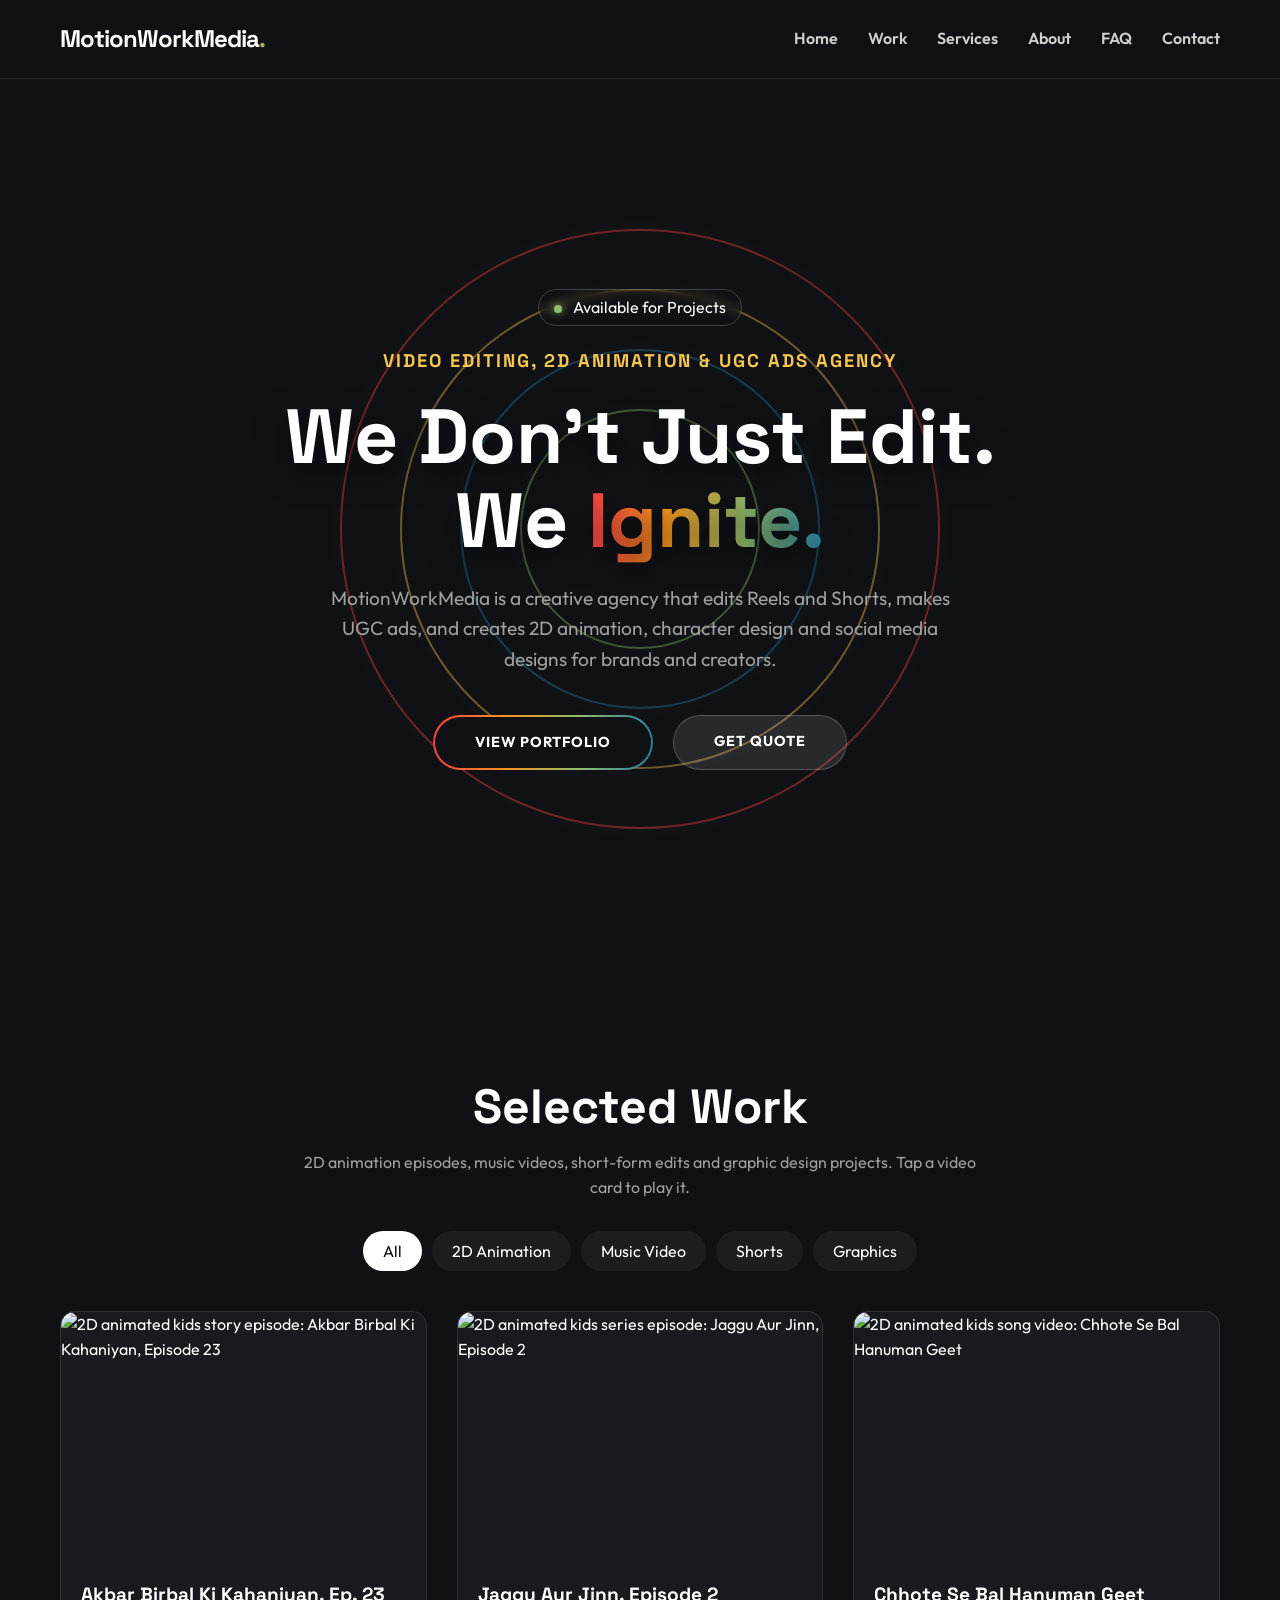
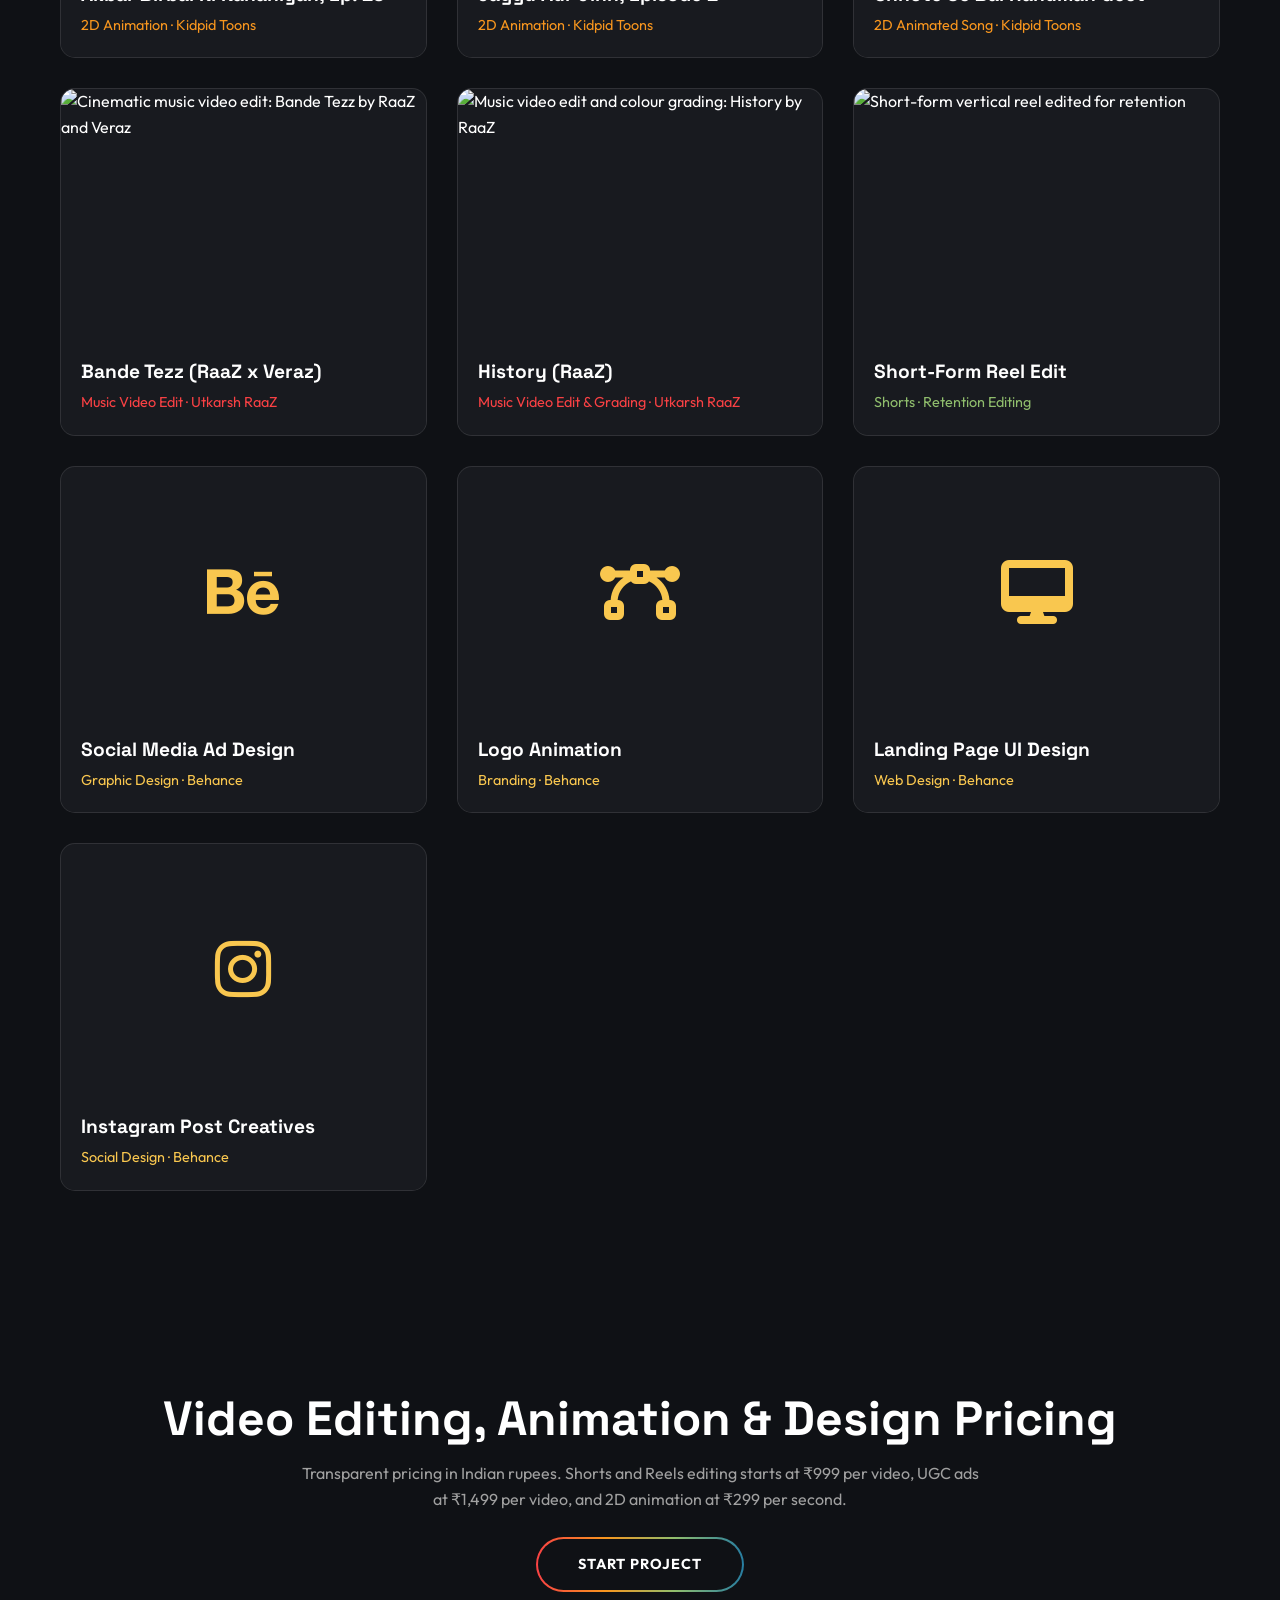
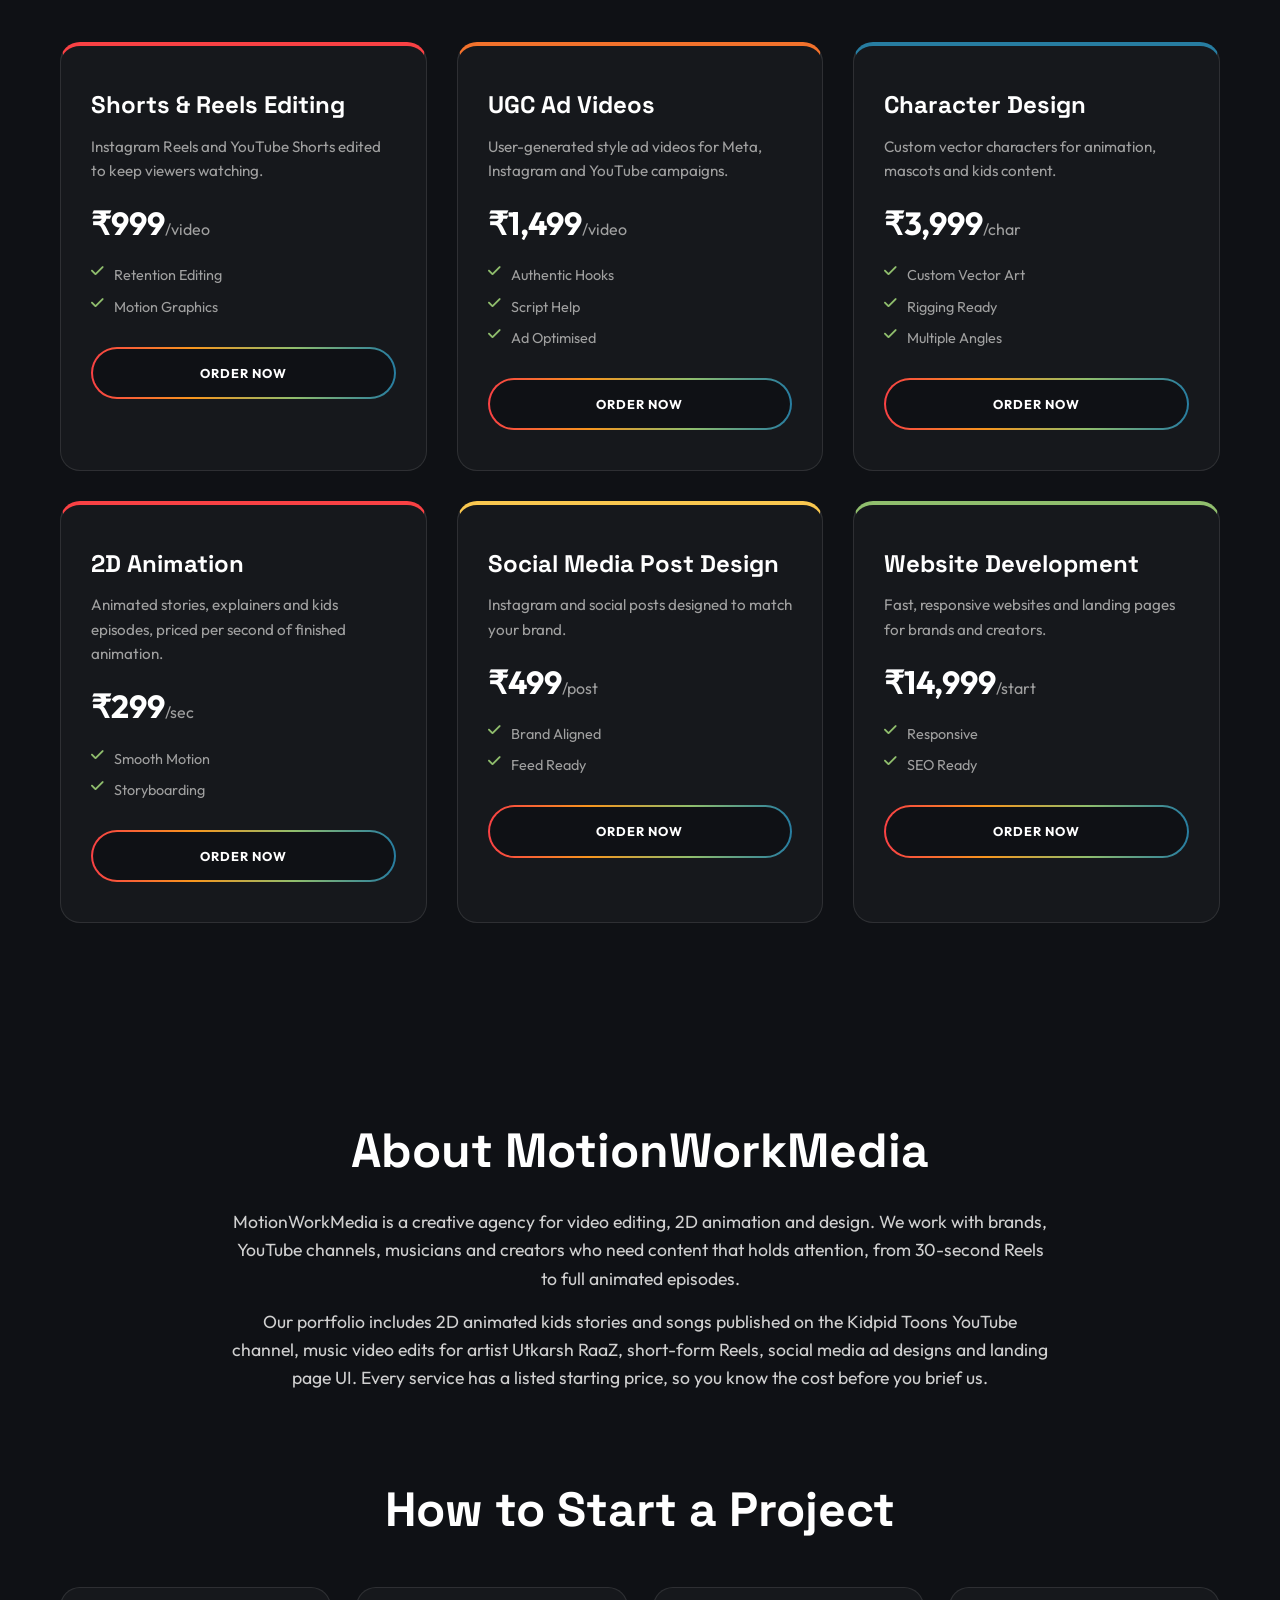
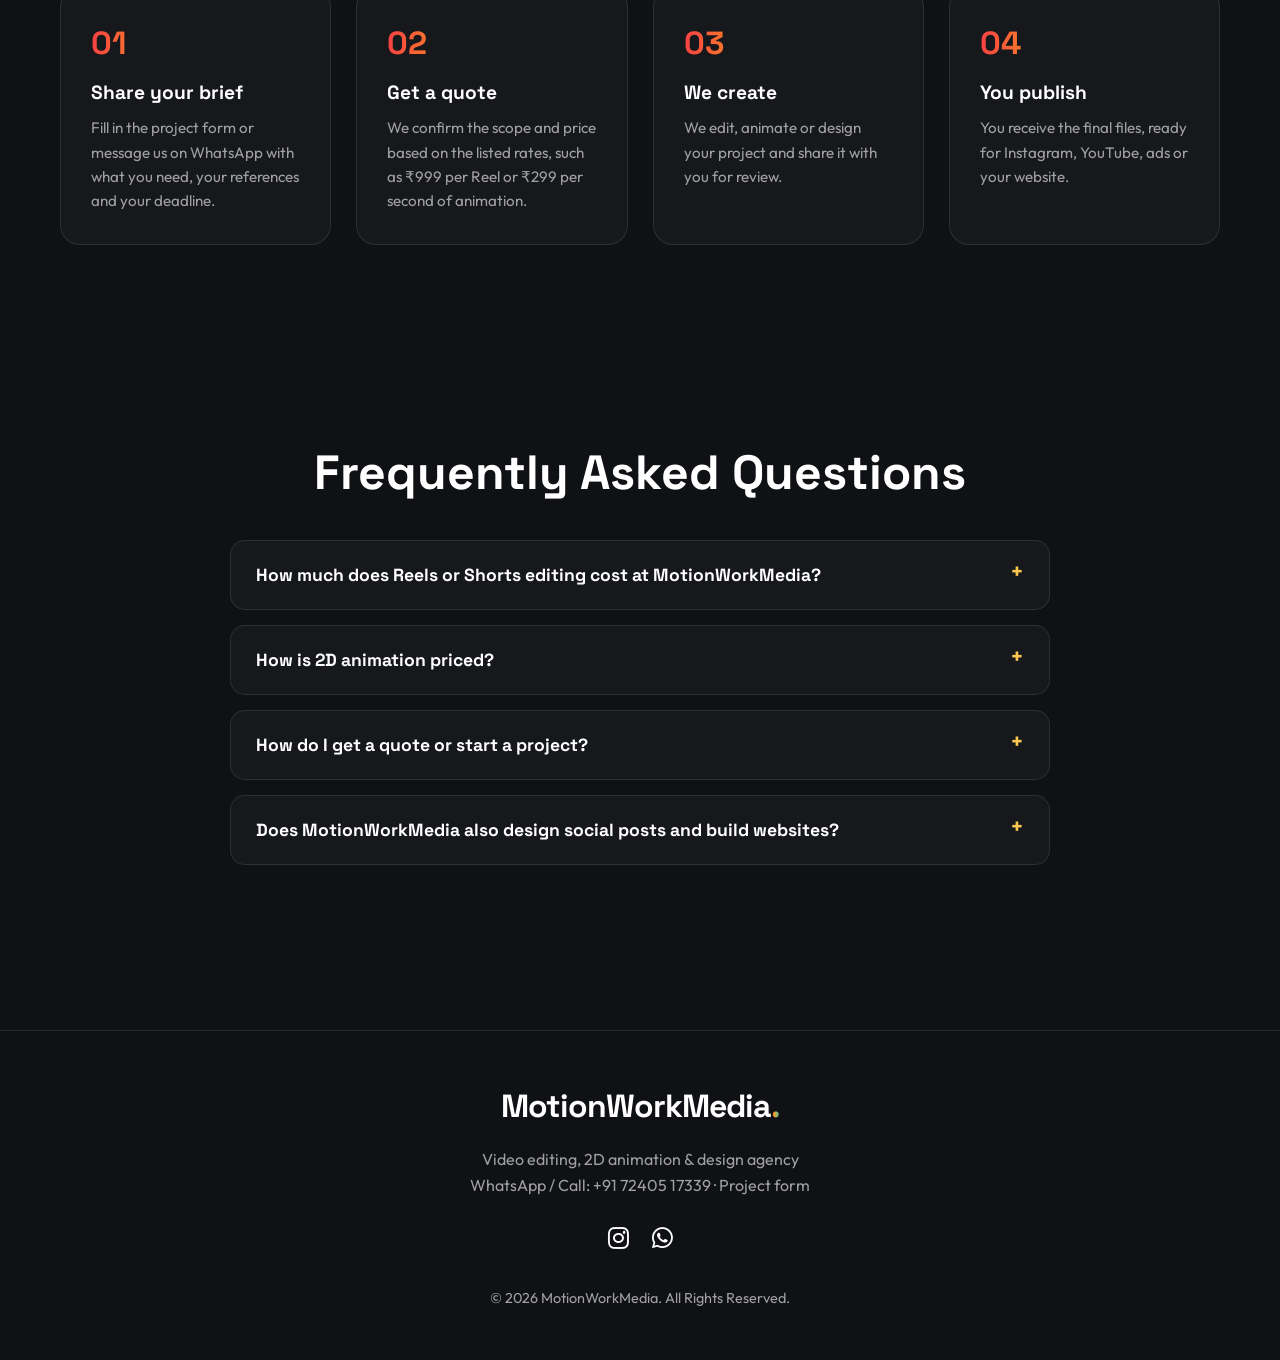
==== index.html @ 413732b6 "Add Black Friday free-reel offer and SEO/GEO fixes - Black Friday header: countdown to 30 Nov 2026 2" ====
<!DOCTYPE html>
<html lang="en">
<head>
    <meta charset="UTF-8">
    <meta name="viewport" content="width=device-width, initial-scale=1.0">
    <title>Video Editing, 2D Animation & UGC Ads | MotionWorkMedia</title>
    <meta name="description" content="MotionWorkMedia edits Reels and Shorts from ₹999, makes UGC ads, 2D animation and character design for brands and creators in India. Get a quote.">
    <link rel="canonical" href="https://www.motionworkmedia.com/">
    <meta name="robots" content="index, follow, max-image-preview:large">
    <meta name="theme-color" content="#0f1115">

    <link rel="icon" type="image/svg+xml" href="/favicon.svg">
    <link rel="icon" type="image/png" sizes="48x48" href="/favicon-48.png">
    <link rel="apple-touch-icon" href="/apple-touch-icon.png">

    <!-- Social sharing previews (WhatsApp, LinkedIn, X, Facebook) -->
    <meta property="og:type" content="website">
    <meta property="og:site_name" content="MotionWorkMedia">
    <meta property="og:locale" content="en_IN">
    <meta property="og:title" content="MotionWorkMedia: Video Editing, 2D Animation & UGC Ads">
    <meta property="og:description" content="Reels editing from ₹999, UGC ads, 2D animation, character design and web development. See our work and pricing.">
    <meta property="og:url" content="https://www.motionworkmedia.com/">
    <meta property="og:image" content="https://www.motionworkmedia.com/og-image.png">
    <meta property="og:image:width" content="1200">
    <meta property="og:image:height" content="630">
    <meta property="og:image:alt" content="MotionWorkMedia: video editing, 2D animation and UGC ads">
    <meta name="twitter:card" content="summary_large_image">

    <link rel="preconnect" href="https://fonts.googleapis.com">
    <link rel="preconnect" href="https://fonts.gstatic.com" crossorigin>
    <link rel="preconnect" href="https://img.youtube.com">
    <link href="https://fonts.googleapis.com/css2?family=Outfit:wght@300;400;700;900&family=Space+Grotesk:wght@400;700&display=swap" rel="stylesheet">
    <link rel="stylesheet" href="https://cdnjs.cloudflare.com/ajax/libs/font-awesome/6.4.0/css/all.min.css">

    <script type="application/ld+json">
    {
      "@context": "https://schema.org",
      "@graph": [
        {
          "@type": "ProfessionalService",
          "@id": "https://www.motionworkmedia.com/#org",
          "name": "MotionWorkMedia",
          "alternateName": "Motion Work Media",
          "url": "https://www.motionworkmedia.com/",
          "logo": "https://www.motionworkmedia.com/apple-touch-icon.png",
          "image": "https://www.motionworkmedia.com/og-image.png",
          "description": "Creative agency for short-form video editing, UGC ads, 2D animation, character design, social media design and web development.",
          "telephone": "+91-7240517339",
          "areaServed": "IN",
          "priceRange": "₹299 - ₹14,999",
          "sameAs": [
            "https://www.instagram.com/motionwork_media/"
          ],
          "hasOfferCatalog": {
            "@type": "OfferCatalog",
            "name": "Services & Pricing",
            "itemListElement": [
              { "@type": "Offer", "itemOffered": { "@type": "Service", "name": "Shorts & Reels Editing" }, "price": "999", "priceCurrency": "INR", "description": "Per video. Retention editing and motion graphics." },
              { "@type": "Offer", "itemOffered": { "@type": "Service", "name": "UGC Ads" }, "price": "1499", "priceCurrency": "INR", "description": "Per video. Hooks, script help, ad optimised." },
              { "@type": "Offer", "itemOffered": { "@type": "Service", "name": "Character Design" }, "price": "3999", "priceCurrency": "INR", "description": "Per character. Custom vector art, rigging ready, multiple angles." },
              { "@type": "Offer", "itemOffered": { "@type": "Service", "name": "2D Animation" }, "price": "299", "priceCurrency": "INR", "description": "Per second of animation. Smooth motion and storyboarding." },
              { "@type": "Offer", "itemOffered": { "@type": "Service", "name": "Social Media Post Design" }, "price": "499", "priceCurrency": "INR", "description": "Per post. Brand aligned and feed ready." },
              { "@type": "Offer", "itemOffered": { "@type": "Service", "name": "Website Development" }, "price": "14999", "priceCurrency": "INR", "description": "Starting price. Responsive and SEO ready." }
            ]
          }
        },
        {
          "@type": "WebSite",
          "@id": "https://www.motionworkmedia.com/#website",
          "url": "https://www.motionworkmedia.com/",
          "name": "MotionWorkMedia",
          "inLanguage": "en-IN",
          "publisher": { "@id": "https://www.motionworkmedia.com/#org" }
        },
        {
          "@type": "FAQPage",
          "@id": "https://www.motionworkmedia.com/#faq",
          "mainEntity": [
            { "@type": "Question", "name": "How much does Reels or Shorts editing cost at MotionWorkMedia?", "acceptedAnswer": { "@type": "Answer", "text": "Shorts and Reels editing starts at ₹999 per video and includes retention editing and motion graphics. UGC ad videos start at ₹1,499 per video." } },
            { "@type": "Question", "name": "How is 2D animation priced?", "acceptedAnswer": { "@type": "Answer", "text": "2D animation is priced at ₹299 per second of finished animation, with storyboarding included. A 30-second animation therefore starts at about ₹8,970. Custom characters are designed separately at ₹3,999 per character." } },
            { "@type": "Question", "name": "How do I get a quote or start a project?", "acceptedAnswer": { "@type": "Answer", "text": "Fill in the project form on the website or message MotionWorkMedia on WhatsApp at +91 72405 17339 with your brief, references and deadline. You get a quote based on the service and length you need." } },
            { "@type": "Question", "name": "Does MotionWorkMedia also design social posts and build websites?", "acceptedAnswer": { "@type": "Answer", "text": "Yes. Social media post design starts at ₹499 per post, and responsive, SEO-ready website development starts at ₹14,999." } }
          ]
        }
      ]
    }
    </script>

    <style>
        /* --- GLOBAL VARIABLES (RAINBOW DARK THEME) --- */
        :root {
            --strawberry: #f94144;
            --tangerine: #f3722c;
            --orange: #f8961e;
            --coral: #f9844a;
            --yellow: #f9c74f;
            --willow: #90be6d;
            --seagrass: #43aa8b;
            --cyan: #4d908e;
            --slate: #577590;
            --cerulean: #277da1;

            /* Dark Theme Base */
            --bg-dark: #0f1115;
            --bg-card: #181a1f;
            --text-white: #ffffff;
            --text-grey: #a0a0a0;

            --brand-gradient: linear-gradient(90deg, var(--strawberry), var(--orange), var(--willow), var(--cerulean));
        }

        * { margin: 0; padding: 0; box-sizing: border-box; }

        html { scroll-behavior: smooth; }
        body {
            background-color: var(--bg-dark);
            color: var(--text-white);
            font-family: 'Outfit', sans-serif;
            line-height: 1.6;
            overflow-x: hidden;
        }

        h1, h2, h3, h4 { font-family: 'Space Grotesk', sans-serif; font-weight: 700; }
        a { text-decoration: none; transition: 0.3s; color: inherit; }
        ul { list-style: none; }

        .container { max-width: 1200px; margin: 0 auto; padding: 0 20px; position: relative; z-index: 2; }
        .section-padding { padding: 100px 0; position: relative; }
        .text-center { text-align: center; }
        .section-title { font-size: 3rem; line-height: 1.15; }
        .section-sub { color: var(--text-grey); max-width: 680px; margin: 15px auto 0; }

        /* --- BUTTONS --- */
        .btn {
            display: inline-block; padding: 14px 40px;
            background: transparent; color: var(--text-white);
            text-transform: uppercase; font-weight: 700; font-size: 0.9rem; letter-spacing: 1px;
            border: 2px solid transparent; border-radius: 50px;
            background-image: linear-gradient(var(--bg-dark), var(--bg-dark)), var(--brand-gradient);
            background-origin: border-box; background-clip: padding-box, border-box;
            cursor: pointer; transition: 0.4s;
        }
        .btn:hover {
            transform: translateY(-3px);
            box-shadow: 0 10px 20px rgba(39, 125, 161, 0.3);
        }

        /* --- NAVBAR --- */
        .navbar {
            padding: 20px 0; background: rgba(15, 17, 21, 0.9);
            border-bottom: 1px solid rgba(255,255,255,0.1);
            position: sticky; top: 0; z-index: 1000; backdrop-filter: blur(15px);
        }
        .nav-container { display: flex; justify-content: space-between; align-items: center; }

        .logo { font-size: 1.5rem; font-weight: 900; letter-spacing: -1px; display: block; cursor: pointer; font-family: 'Space Grotesk', sans-serif; }
        .logo span {
            background: var(--brand-gradient);
            -webkit-background-clip: text; -webkit-text-fill-color: transparent;
        }

        .hamburger { display: none; font-size: 1.5rem; cursor: pointer; color: var(--text-white); background: none; border: none; }
        .nav-links { display: flex; gap: 30px; }
        .nav-links a { font-weight: 600; opacity: 0.8; }
        .nav-links a:hover { opacity: 1; color: var(--yellow); }

        /* --- 3D HERO ANIMATION --- */
        .hero {
            min-height: 100vh; display: flex; align-items: center; justify-content: center;
            text-align: center; position: relative; overflow: hidden;
            perspective: 1200px; padding: 60px 0;
        }

        .scene-3d {
            position: absolute; top: 50%; left: 50%; width: 600px; height: 600px;
            transform: translate(-50%, -50%); transform-style: preserve-3d;
            z-index: 0; opacity: 0.4;
            transition: transform 0.1s linear;
        }

        .ring {
            position: absolute; top: 50%; left: 50%; border-radius: 50%;
            border: 2px solid transparent;
            transform: translate(-50%, -50%);
            box-shadow: 0 0 20px rgba(255,255,255,0.05);
        }
        .ring:nth-child(1) { width: 100%; height: 100%; border-color: var(--strawberry); animation: spin 10s infinite linear reverse; }
        .ring:nth-child(2) { width: 80%; height: 80%; border-color: var(--yellow); animation: spin 15s infinite linear; }
        .ring:nth-child(3) { width: 60%; height: 60%; border-color: var(--cerulean); animation: spin 8s infinite linear reverse; }
        .ring:nth-child(4) { width: 40%; height: 40%; border-color: var(--willow); animation: spin 5s infinite linear; }

        @keyframes spin { 0% {transform: translate(-50%, -50%) rotate(0deg);} 100% {transform: translate(-50%, -50%) rotate(360deg);} }

        .hero-content { position: relative; z-index: 2; transform-style: preserve-3d; }
        .hero-kicker {
            font-size: clamp(0.95rem, 1.6vw, 1.15rem); font-weight: 700; letter-spacing: 2px;
            text-transform: uppercase; color: var(--yellow); margin-bottom: 18px;
        }
        .hero-title {
            font-family: 'Space Grotesk', sans-serif; font-weight: 700;
            font-size: clamp(3rem, 6vw, 6rem); line-height: 1.1; margin-bottom: 20px;
            text-shadow: 0 10px 30px rgba(0,0,0,0.5);
        }
        .gradient-text {
            background: var(--brand-gradient);
            -webkit-background-clip: text; -webkit-text-fill-color: transparent;
        }

        /* --- CARDS --- */
        .grid-3 { display: grid; grid-template-columns: repeat(auto-fit, minmax(320px, 1fr)); gap: 30px; }

        .service-card {
            background: rgba(255,255,255,0.03); border: 1px solid rgba(255,255,255,0.1);
            padding: 40px 30px; border-radius: 20px; transition: 0.4s; position: relative; overflow: hidden;
        }
        .service-card:hover { transform: translateY(-10px); background: rgba(255,255,255,0.05); border-color: var(--yellow); }

        .service-card h3 { margin-bottom: 10px; font-size: 1.5rem; }
        .service-card .desc { color: var(--text-grey); font-size: 0.95rem; }
        .price-tag { font-size: 2rem; font-weight: 700; margin: 15px 0; color: var(--text-white); }
        .price-tag span { font-size: 1rem; color: var(--text-grey); font-weight: 400; }

        .features li { margin-bottom: 8px; font-size: 0.9rem; color: var(--text-grey); display: flex; gap: 10px; }
        .features i { color: var(--willow); }

        .s-ugc { border-top: 4px solid var(--tangerine); }
        .s-char { border-top: 4px solid var(--cerulean); }
        .s-video { border-top: 4px solid var(--strawberry); }
        .s-design { border-top: 4px solid var(--yellow); }
        .s-web { border-top: 4px solid var(--willow); }

        /* --- PORTFOLIO --- */
        .filter-menu { display: flex; justify-content: center; flex-wrap: wrap; gap: 10px; margin: 30px 0 40px; }
        .filter-btn {
            background: rgba(255,255,255,0.05); border: none; padding: 10px 20px; border-radius: 30px;
            color: var(--text-white); cursor: pointer; transition: 0.3s; font-family: 'Outfit', sans-serif; font-size: 1rem;
        }
        .filter-btn:hover, .filter-btn.active { background: var(--text-white); color: var(--bg-dark); }

        .work-card { border-radius: 15px; overflow: hidden; position: relative; cursor: pointer; border: 1px solid rgba(255,255,255,0.1); background: var(--bg-card); }
        .work-card.hide { display: none; }
        .work-card.show { display: block; animation: zoomIn 0.5s ease; }
        .work-card:focus-visible { outline: 3px solid var(--yellow); outline-offset: 3px; }
        @keyframes zoomIn { from { transform: scale(0.9); opacity: 0; } to { transform: scale(1); opacity: 1; } }

        .work-thumb { height: 250px; position: relative; overflow: hidden; }
        .work-thumb img { width: 100%; height: 100%; object-fit: cover; transition: 0.5s; display: block; }
        .work-overlay {
            position: absolute; inset: 0; background: rgba(0,0,0,0.7);
            display: flex; align-items: center; justify-content: center;
            opacity: 0; transition: 0.3s;
        }
        .work-overlay i { font-size: 3rem; color: var(--yellow); }
        .work-card:hover .work-thumb img { transform: scale(1.1); }
        .work-card:hover .work-overlay, .work-card:focus-visible .work-overlay { opacity: 1; }
        .work-info { padding: 20px; background: var(--bg-card); }
        .work-info h3 { font-size: 1.2rem; line-height: 1.35; margin-bottom: 4px; }
        .work-meta { font-size: 0.9rem; color: var(--text-grey); }

        /* --- ABOUT / STEPS --- */
        .about-text { max-width: 820px; margin: 30px auto 0; color: #d0d0d0; font-size: 1.1rem; }
        .about-text p + p { margin-top: 15px; }
        .steps { display: grid; grid-template-columns: repeat(auto-fit, minmax(240px, 1fr)); gap: 25px; margin-top: 50px; }
        .step {
            background: rgba(255,255,255,0.03); border: 1px solid rgba(255,255,255,0.1);
            border-radius: 20px; padding: 30px; text-align: left;
        }
        .step-num { font-size: 2rem; font-weight: 900; font-family: 'Space Grotesk', sans-serif; }
        .step h3 { margin: 8px 0; font-size: 1.2rem; }
        .step p { color: var(--text-grey); font-size: 0.95rem; }

        /* --- FAQ --- */
        .faq-list { max-width: 820px; margin: 40px auto 0; }
        .faq-item {
            border: 1px solid rgba(255,255,255,0.1); border-radius: 15px;
            background: rgba(255,255,255,0.03); margin-bottom: 15px; padding: 0 25px;
        }
        .faq-item summary {
            cursor: pointer; padding: 20px 0; font-weight: 700; font-size: 1.1rem;
            font-family: 'Space Grotesk', sans-serif; list-style: none; display: flex; justify-content: space-between; gap: 15px;
        }
        .faq-item summary::-webkit-details-marker { display: none; }
        .faq-item summary::after { content: "+"; color: var(--yellow); font-size: 1.4rem; line-height: 1; }
        .faq-item[open] summary::after { content: "−"; }
        .faq-item p { color: var(--text-grey); padding-bottom: 20px; }

        /* --- VIDEO MODAL --- */
        .video-modal {
            position: fixed; top: 0; left: 0; width: 100%; height: 100%;
            background: rgba(0,0,0,0.9); z-index: 9999;
            display: none; align-items: center; justify-content: center; padding: 20px;
        }
        .video-modal.active { display: flex; }
        .modal-content { width: 100%; max-width: 900px; aspect-ratio: 16/9; background: black; position: relative; border: 1px solid var(--text-grey); }
        .modal-content iframe { width: 100%; height: 100%; border: none; }
        .close-modal { position: absolute; top: -40px; right: 0; color: white; font-size: 2rem; cursor: pointer; background: none; border: none; }

        /* --- FOOTER --- */
        footer { border-top: 1px solid rgba(255,255,255,0.1); padding: 50px 0; margin-top: 50px; }
        .footer-logo { margin-bottom: 15px; font-size: 2rem; display: inline-block; }
        .footer-contact { color: var(--text-grey); margin-bottom: 20px; }
        .footer-contact a:hover { color: var(--yellow); }
        .social a { margin: 0 10px; font-size: 1.5rem; }

        /* --- MOBILE OPTIMIZATION --- */
        @media (max-width: 768px) {
            .nav-links {
                position: fixed; top: 70px; left: -100%; width: 100%; height: 100vh;
                background: var(--bg-dark); flex-direction: column; align-items: center; justify-content: center;
                transition: 0.4s;
            }
            .nav-links.active { left: 0; }
            .hamburger { display: block; }
            .hero-title { font-size: 3rem; }
            .section-title { font-size: 2.2rem; }
            .scene-3d { width: 300px; height: 300px; }
            .grid-3 { grid-template-columns: 1fr; }
        }

        /* --- BLACK FRIDAY OFFER (auto-hides after the deadline) --- */
        .bf-bar {
            display: block; text-align: center; padding: 10px 16px; font-weight: 700; font-size: 0.9rem;
            letter-spacing: 0.5px; color: #0f1115; background: var(--yellow);
        }
        .bf-bar b { text-decoration: underline; }
        .bf {
            position: relative; overflow: hidden; padding: 90px 0 100px;
            background:
                radial-gradient(circle at 15% 20%, rgba(249,65,68,0.22), transparent 45%),
                radial-gradient(circle at 85% 80%, rgba(39,125,161,0.25), transparent 45%),
                #07080a;
            border-bottom: 1px solid rgba(255,255,255,0.08);
        }
        .bf::before {
            content: ""; position: absolute; inset: 0; pointer-events: none;
            background-image: linear-gradient(rgba(255,255,255,0.04) 1px, transparent 1px),
                              linear-gradient(90deg, rgba(255,255,255,0.04) 1px, transparent 1px);
            background-size: 48px 48px;
            mask-image: radial-gradient(circle at 50% 50%, #000 30%, transparent 75%);
        }
        .bf-grid { display: grid; grid-template-columns: 1.25fr 0.75fr; gap: 60px; align-items: center; }
        .bf-tag {
            display: inline-flex; align-items: center; gap: 10px; padding: 6px 16px; border-radius: 50px;
            background: rgba(249,65,68,0.15); border: 1px solid rgba(249,65,68,0.5); color: #ff8a8c;
            font-weight: 700; font-size: 0.85rem; letter-spacing: 1.5px; text-transform: uppercase;
        }
        .bf-dot { width: 8px; height: 8px; border-radius: 50%; background: var(--strawberry); box-shadow: 0 0 12px var(--strawberry); animation: pulse 1.4s infinite; }
        @keyframes pulse { 50% { opacity: 0.3; } }
        .bf-title {
            font-family: 'Space Grotesk', sans-serif; font-weight: 700; line-height: 0.95;
            font-size: clamp(3.2rem, 9vw, 7.5rem); margin: 22px 0 10px; letter-spacing: -2px;
        }
        .bf-title .outline { color: transparent; -webkit-text-stroke: 2px #fff; }
        .bf-title .shine {
            background: linear-gradient(90deg, var(--strawberry), var(--orange), var(--yellow), var(--willow), var(--cerulean), var(--strawberry));
            background-size: 200% auto; -webkit-background-clip: text; background-clip: text; -webkit-text-fill-color: transparent;
            animation: shine 4s linear infinite;
        }
        @keyframes shine { to { background-position: 200% center; } }
        .bf-offer { font-size: clamp(1.4rem, 3vw, 2.1rem); font-weight: 700; font-family: 'Space Grotesk', sans-serif; margin-bottom: 12px; }
        .bf-offer .free { color: var(--yellow); }
        .bf-copy { color: #c9c9c9; font-size: 1.1rem; max-width: 560px; }
        .bf-copy strong { color: #fff; }

        .bf-count { display: flex; gap: 12px; margin: 30px 0; flex-wrap: wrap; }
        .bf-unit {
            min-width: 82px; padding: 14px 10px; text-align: center; border-radius: 14px;
            background: rgba(255,255,255,0.05); border: 1px solid rgba(255,255,255,0.12);
        }
        .bf-unit b { display: block; font-family: 'Space Grotesk', sans-serif; font-size: 2.2rem; line-height: 1; font-variant-numeric: tabular-nums; }
        .bf-unit small { color: var(--text-grey); font-size: 0.75rem; letter-spacing: 1.5px; text-transform: uppercase; }

        .bf-slots { max-width: 460px; margin-bottom: 30px; }
        .bf-slots-top { display: flex; justify-content: space-between; font-weight: 700; font-size: 0.95rem; margin-bottom: 8px; }
        .bf-slots-top span:last-child { color: var(--yellow); }
        .bf-track { height: 10px; border-radius: 10px; background: rgba(255,255,255,0.08); overflow: hidden; }
        .bf-fill { height: 100%; border-radius: 10px; background: linear-gradient(90deg, var(--strawberry), var(--orange), var(--yellow)); transition: width 0.6s; }

        .bf-ctas { display: flex; gap: 15px; flex-wrap: wrap; }
        .btn-solid {
            display: inline-flex; align-items: center; gap: 10px; padding: 16px 34px; border-radius: 50px;
            background: var(--yellow); color: #0f1115; font-weight: 900; text-transform: uppercase; letter-spacing: 1px; font-size: 0.95rem;
            box-shadow: 0 10px 30px rgba(249,199,79,0.3);
        }
        .btn-solid:hover { transform: translateY(-3px); box-shadow: 0 14px 34px rgba(249,199,79,0.45); }
        .bf-terms { color: #8a8a8a; font-size: 0.82rem; margin-top: 22px; max-width: 560px; }

        /* Phone mockup with a FREE sticker */
        .bf-visual { position: relative; display: flex; justify-content: center; }
        .bf-phone {
            position: relative; width: 250px; aspect-ratio: 9 / 19; border-radius: 38px; padding: 10px;
            background: linear-gradient(160deg, #2b2e35, #121318); border: 1px solid rgba(255,255,255,0.15);
            box-shadow: 0 40px 80px rgba(0,0,0,0.6), 0 0 60px rgba(249,65,68,0.15);
            transform: rotate(-6deg); animation: float 6s ease-in-out infinite;
        }
        @keyframes float { 50% { transform: rotate(-6deg) translateY(-14px); } }
        .bf-screen {
            position: relative; width: 100%; height: 100%; border-radius: 30px; overflow: hidden;
            background: linear-gradient(200deg, #f3722c 0%, #f94144 35%, #277da1 100%);
            display: flex; flex-direction: column; justify-content: flex-end; padding: 20px;
        }
        .bf-screen::before {
            content: ""; position: absolute; top: 12px; left: 50%; transform: translateX(-50%);
            width: 70px; height: 18px; border-radius: 10px; background: #0b0c0f;
        }
        .bf-play {
            position: absolute; top: 42%; left: 50%; transform: translate(-50%, -50%);
            width: 70px; height: 70px; border-radius: 50%; background: rgba(255,255,255,0.25); backdrop-filter: blur(6px);
            display: flex; align-items: center; justify-content: center; font-size: 1.6rem;
        }
        .bf-reel-line { height: 8px; border-radius: 6px; background: rgba(255,255,255,0.55); margin-top: 8px; }
        .bf-reel-line.short { width: 60%; }
        .bf-side { position: absolute; right: 14px; bottom: 90px; display: flex; flex-direction: column; gap: 16px; font-size: 1.2rem; }
        .bf-sticker {
            position: absolute; top: -10px; right: -30px; width: 130px; height: 130px; border-radius: 50%;
            background: var(--yellow); color: #0f1115; display: flex; flex-direction: column; align-items: center; justify-content: center;
            font-family: 'Space Grotesk', sans-serif; font-weight: 700; text-align: center; line-height: 1.05;
            transform: rotate(12deg); box-shadow: 0 15px 35px rgba(249,199,79,0.35); border: 4px dashed #0f1115;
        }
        .bf-sticker b { font-size: 2.1rem; }
        .bf-sticker span { font-size: 0.8rem; letter-spacing: 1px; text-transform: uppercase; }
        .bf-sticker s { font-size: 0.95rem; opacity: 0.75; }

        .bf-hidden { display: none !important; }

        @media (max-width: 900px) {
            .bf { padding: 60px 0 70px; }
            .bf-grid { grid-template-columns: 1fr; gap: 50px; text-align: center; }
            .bf-copy, .bf-slots, .bf-terms { margin-left: auto; margin-right: auto; }
            .bf-count, .bf-ctas { justify-content: center; }
            .bf-unit { min-width: 70px; }
            .bf-phone { width: 200px; }
            .bf-sticker { width: 110px; height: 110px; right: -20px; }
        }
        @media (max-width: 600px) {
            .bf-visual { display: none; }
        }

        @media (prefers-reduced-motion: reduce) {
            *, *::before, *::after { animation: none !important; transition: none !important; }
            html { scroll-behavior: auto; }
        }
    </style>
</head>
<body>

    <a href="#black-friday" class="bf-bar" data-bf-only>🔥 BLACK FRIDAY: <b>1 FREE reel</b> for the first 15 clients. Ends 30 Nov, 11:59 PM IST →</a>

    <nav class="navbar" aria-label="Main">
        <div class="container nav-container">
            <a href="/" class="logo" aria-label="MotionWorkMedia home">MotionWorkMedia<span>.</span></a>

            <button class="hamburger" type="button" onclick="toggleMenu()" aria-label="Open menu" aria-controls="navLinks"><i class="fas fa-bars" aria-hidden="true"></i></button>

            <ul class="nav-links" id="navLinks">
                <li><a href="#home" onclick="closeMenu()">Home</a></li>
                <li><a href="#work" onclick="closeMenu()">Work</a></li>
                <li><a href="#services" onclick="closeMenu()">Services</a></li>
                <li><a href="#about" onclick="closeMenu()">About</a></li>
                <li><a href="#faq" onclick="closeMenu()">FAQ</a></li>
                <li><a href="#contact" onclick="closeMenu()">Contact</a></li>
            </ul>
        </div>
    </nav>

    <main>
    <!-- ===== BLACK FRIDAY OFFER =====
         To update slots: change BF_SLOTS_LEFT in the script at the bottom.
         The section hides itself automatically after BF_END. -->
    <section id="black-friday" class="bf" data-bf-only aria-labelledby="bf-heading">
        <div class="container bf-grid">
            <div>
                <span class="bf-tag"><span class="bf-dot"></span> Black Friday Sale · This Week Only</span>

                <h2 id="bf-heading" class="bf-title"><span class="outline">BLACK</span><br><span class="shine">FRIDAY</span></h2>

                <p class="bf-offer">Get <span class="free">1 FREE Reel</span> on us.</p>
                <p class="bf-copy">This Black Friday, MotionWorkMedia is giving <strong>one free trial reel worth ₹999</strong> to the <strong>first 15 clients</strong>. Professional editing, retention hooks and motion graphics, at zero cost. Once 15 slots are gone, the sale closes.</p>

                <div class="bf-count" id="bfCount" aria-live="polite">
                    <div class="bf-unit"><b id="bfD">0</b><small>Days</small></div>
                    <div class="bf-unit"><b id="bfH">00</b><small>Hours</small></div>
                    <div class="bf-unit"><b id="bfM">00</b><small>Mins</small></div>
                    <div class="bf-unit"><b id="bfS">00</b><small>Secs</small></div>
                </div>

                <div class="bf-slots">
                    <div class="bf-slots-top"><span>Free slots left</span><span id="bfSlotsText">15 / 15</span></div>
                    <div class="bf-track"><div class="bf-fill" id="bfFill" style="width:100%"></div></div>
                </div>

                <div class="bf-ctas">
                    <a class="btn-solid" href="https://wa.me/917240517339?text=Hi%20MotionWorkMedia%2C%20I%20want%20to%20claim%20my%20Black%20Friday%20free%20reel." target="_blank" rel="noopener"><i class="fab fa-whatsapp" aria-hidden="true"></i> Claim My Free Reel</a>
                    <a class="btn" href="https://docs.google.com/forms/d/e/1FAIpQLSesAOYE52B97PbP-AQnBQZ3xBTIR0ymVVCViyEOSLxhz5Xndg/viewform?usp=dialog" target="_blank" rel="noopener">Fill Project Form</a>
                </div>

                <p class="bf-terms">One free reel per brand or creator. Offer valid for the first 15 clients or until 30 November 2026, 11:59 PM IST, whichever comes first.</p>
            </div>

            <div class="bf-visual" aria-hidden="true">
                <div class="bf-phone">
                    <div class="bf-screen">
                        <div class="bf-play"><i class="fas fa-play"></i></div>
                        <div class="bf-side"><i class="fas fa-heart"></i><i class="fas fa-comment"></i><i class="fas fa-paper-plane"></i></div>
                        <div class="bf-reel-line"></div>
                        <div class="bf-reel-line short"></div>
                    </div>
                </div>
                <div class="bf-sticker"><span>Worth</span><s>₹999</s><b>FREE</b></div>
            </div>
        </div>
    </section>

    <header id="home" class="hero">

        <div class="scene-3d" id="scene3D" aria-hidden="true">
            <div class="ring"></div>
            <div class="ring"></div>
            <div class="ring"></div>
            <div class="ring"></div>
        </div>

        <div class="container hero-content">
            <div style="display: inline-block; padding: 5px 15px; border: 1px solid rgba(255,255,255,0.2); border-radius: 20px; margin-bottom: 20px; backdrop-filter: blur(5px);">
                <span style="height: 8px; width: 8px; background: var(--willow); border-radius: 50%; display: inline-block; margin-right: 8px; box-shadow: 0 0 10px var(--willow);"></span>
                Available for Projects
            </div>

            <h1 class="hero-kicker">Video Editing, 2D Animation &amp; UGC Ads Agency</h1>

            <p class="hero-title">We Don't Just Edit.<br>We <span class="gradient-text">Ignite.</span></p>

            <p style="max-width: 640px; margin: 0 auto 40px; color: var(--text-grey); font-size: 1.2rem;">
                MotionWorkMedia is a creative agency that edits Reels and Shorts, makes UGC ads, and creates 2D animation, character design and social media designs for brands and creators.
            </p>

            <div style="display: flex; gap: 20px; justify-content: center; flex-wrap: wrap;">
                <a href="#work" class="btn">View Portfolio</a>
                <a href="https://docs.google.com/forms/d/e/1FAIpQLSesAOYE52B97PbP-AQnBQZ3xBTIR0ymVVCViyEOSLxhz5Xndg/viewform?usp=dialog" target="_blank" rel="noopener" class="btn" style="background: rgba(255,255,255,0.1); border: 1px solid rgba(255,255,255,0.2);">Get Quote</a>
            </div>
        </div>
    </header>

    <section id="work" class="section-padding">
        <div class="container">
            <div class="text-center">
                <h2 class="section-title">Selected Work</h2>
                <p class="section-sub">2D animation episodes, music videos, short-form edits and graphic design projects. Tap a video card to play it.</p>
                <div class="filter-menu">
                    <button class="filter-btn active" onclick="filterSelection('all', this)">All</button>
                    <button class="filter-btn" onclick="filterSelection('2d', this)">2D Animation</button>
                    <button class="filter-btn" onclick="filterSelection('music', this)">Music Video</button>
                    <button class="filter-btn" onclick="filterSelection('shorts', this)">Shorts</button>
                    <button class="filter-btn" onclick="filterSelection('graphic', this)">Graphics</button>
                </div>
            </div>

            <div class="grid-3">
                <div class="work-card show" data-category="2d" role="button" tabindex="0" data-video="q_An8H-b94Q" aria-label="Play: Akbar Birbal Ki Kahaniyan, Episode 23">
                    <div class="work-thumb"><img src="https://img.youtube.com/vi/q_An8H-b94Q/hqdefault.jpg" alt="2D animated kids story episode: Akbar Birbal Ki Kahaniyan, Episode 23" width="480" height="360" loading="lazy" decoding="async"><div class="work-overlay"><i class="fas fa-play" aria-hidden="true"></i></div></div>
                    <div class="work-info"><h3>Akbar Birbal Ki Kahaniyan, Ep. 23</h3><span class="work-meta" style="color:var(--orange)">2D Animation · Kidpid Toons</span></div>
                </div>
                <div class="work-card show" data-category="2d" role="button" tabindex="0" data-video="MqE7xt_THiU" aria-label="Play: Jaggu Aur Jinn, Episode 2">
                    <div class="work-thumb"><img src="https://img.youtube.com/vi/MqE7xt_THiU/hqdefault.jpg" alt="2D animated kids series episode: Jaggu Aur Jinn, Episode 2" width="480" height="360" loading="lazy" decoding="async"><div class="work-overlay"><i class="fas fa-play" aria-hidden="true"></i></div></div>
                    <div class="work-info"><h3>Jaggu Aur Jinn, Episode 2</h3><span class="work-meta" style="color:var(--orange)">2D Animation · Kidpid Toons</span></div>
                </div>
                <div class="work-card show" data-category="2d" role="button" tabindex="0" data-video="QSVrUIoMtVM" aria-label="Play: Chhote Se Bal Hanuman Geet">
                    <div class="work-thumb"><img src="https://img.youtube.com/vi/QSVrUIoMtVM/hqdefault.jpg" alt="2D animated kids song video: Chhote Se Bal Hanuman Geet" width="480" height="360" loading="lazy" decoding="async"><div class="work-overlay"><i class="fas fa-play" aria-hidden="true"></i></div></div>
                    <div class="work-info"><h3>Chhote Se Bal Hanuman Geet</h3><span class="work-meta" style="color:var(--orange)">2D Animated Song · Kidpid Toons</span></div>
                </div>

                <div class="work-card show" data-category="music" role="button" tabindex="0" data-video="QtnUmCJk13c" aria-label="Play: Bande Tezz music video">
                    <div class="work-thumb"><img src="https://img.youtube.com/vi/QtnUmCJk13c/hqdefault.jpg" alt="Cinematic music video edit: Bande Tezz by RaaZ and Veraz" width="480" height="360" loading="lazy" decoding="async"><div class="work-overlay"><i class="fas fa-music" aria-hidden="true"></i></div></div>
                    <div class="work-info"><h3>Bande Tezz (RaaZ x Veraz)</h3><span class="work-meta" style="color:var(--strawberry)">Music Video Edit · Utkarsh RaaZ</span></div>
                </div>
                <div class="work-card show" data-category="music" role="button" tabindex="0" data-video="LQzNDTf2Bxk" aria-label="Play: History music video">
                    <div class="work-thumb"><img src="https://img.youtube.com/vi/LQzNDTf2Bxk/hqdefault.jpg" alt="Music video edit and colour grading: History by RaaZ" width="480" height="360" loading="lazy" decoding="async"><div class="work-overlay"><i class="fas fa-music" aria-hidden="true"></i></div></div>
                    <div class="work-info"><h3>History (RaaZ)</h3><span class="work-meta" style="color:var(--strawberry)">Music Video Edit &amp; Grading · Utkarsh RaaZ</span></div>
                </div>

                <div class="work-card show" data-category="shorts" role="button" tabindex="0" data-video="GnaKXHAyEg8" aria-label="Play: short-form reel edit">
                    <div class="work-thumb"><img src="https://img.youtube.com/vi/GnaKXHAyEg8/hqdefault.jpg" alt="Short-form vertical reel edited for retention" width="480" height="360" loading="lazy" decoding="async"><div class="work-overlay"><i class="fas fa-mobile-alt" aria-hidden="true"></i></div></div>
                    <div class="work-info"><h3>Short-Form Reel Edit</h3><span class="work-meta" style="color:var(--willow)">Shorts · Retention Editing</span></div>
                </div>

                <a href="https://www.behance.net/gallery/179031053/Social-media-ad-design" target="_blank" rel="noopener" class="work-card show" data-category="graphic">
                    <div class="work-thumb" style="display: flex; align-items:center; justify-content:center;">
                        <i class="fab fa-behance" style="font-size: 4rem; color: var(--yellow);" aria-hidden="true"></i>
                    </div>
                    <div class="work-info"><h3>Social Media Ad Design</h3><span class="work-meta" style="color:var(--yellow)">Graphic Design · Behance</span></div>
                </a>
                <a href="https://www.behance.net/gallery/179030223/logo-animation" target="_blank" rel="noopener" class="work-card show" data-category="graphic">
                    <div class="work-thumb" style="display: flex; align-items:center; justify-content:center;">
                        <i class="fas fa-bezier-curve" style="font-size: 4rem; color: var(--yellow);" aria-hidden="true"></i>
                    </div>
                    <div class="work-info"><h3>Logo Animation</h3><span class="work-meta" style="color:var(--yellow)">Branding · Behance</span></div>
                </a>
                <a href="https://www.behance.net/gallery/153786139/Landing-Page-Design" target="_blank" rel="noopener" class="work-card show" data-category="graphic">
                    <div class="work-thumb" style="display: flex; align-items:center; justify-content:center;">
                        <i class="fas fa-desktop" style="font-size: 4rem; color: var(--yellow);" aria-hidden="true"></i>
                    </div>
                    <div class="work-info"><h3>Landing Page UI Design</h3><span class="work-meta" style="color:var(--yellow)">Web Design · Behance</span></div>
                </a>
                <a href="https://www.behance.net/gallery/153785803/Instagram-post-design" target="_blank" rel="noopener" class="work-card show" data-category="graphic">
                    <div class="work-thumb" style="display: flex; align-items:center; justify-content:center;">
                        <i class="fab fa-instagram" style="font-size: 4rem; color: var(--yellow);" aria-hidden="true"></i>
                    </div>
                    <div class="work-info"><h3>Instagram Post Creatives</h3><span class="work-meta" style="color:var(--yellow)">Social Design · Behance</span></div>
                </a>
            </div>
        </div>
    </section>

    <section id="services" class="section-padding">
        <div class="container">
            <div class="text-center" style="margin-bottom: 50px;">
                <h2 class="section-title">Video Editing, Animation &amp; Design Pricing</h2>
                <p class="section-sub">Transparent pricing in Indian rupees. Shorts and Reels editing starts at ₹999 per video, UGC ads at ₹1,499 per video, and 2D animation at ₹299 per second.</p>
                <a href="https://docs.google.com/forms/d/e/1FAIpQLSesAOYE52B97PbP-AQnBQZ3xBTIR0ymVVCViyEOSLxhz5Xndg/viewform?usp=dialog" target="_blank" rel="noopener" class="btn" style="margin-top: 25px;">Start Project</a>
            </div>

            <div class="grid-3">
                <div class="service-card s-video">
                    <h3>Shorts &amp; Reels Editing</h3>
                    <p class="desc">Instagram Reels and YouTube Shorts edited to keep viewers watching.</p>
                    <div class="price-tag">₹999<span>/video</span></div>
                    <ul class="features"><li><i class="fas fa-check" aria-hidden="true"></i> Retention Editing</li><li><i class="fas fa-check" aria-hidden="true"></i> Motion Graphics</li></ul>
                    <a href="https://docs.google.com/forms/d/e/1FAIpQLSesAOYE52B97PbP-AQnBQZ3xBTIR0ymVVCViyEOSLxhz5Xndg/viewform?usp=dialog" target="_blank" rel="noopener" class="btn" style="width:100%; text-align:center; font-size:0.8rem; margin-top:20px;">Order Now</a>
                </div>

                <div class="service-card s-ugc">
                    <h3>UGC Ad Videos</h3>
                    <p class="desc">User-generated style ad videos for Meta, Instagram and YouTube campaigns.</p>
                    <div class="price-tag">₹1,499<span>/video</span></div>
                    <ul class="features"><li><i class="fas fa-check" aria-hidden="true"></i> Authentic Hooks</li><li><i class="fas fa-check" aria-hidden="true"></i> Script Help</li><li><i class="fas fa-check" aria-hidden="true"></i> Ad Optimised</li></ul>
                    <a href="https://docs.google.com/forms/d/e/1FAIpQLSesAOYE52B97PbP-AQnBQZ3xBTIR0ymVVCViyEOSLxhz5Xndg/viewform?usp=dialog" target="_blank" rel="noopener" class="btn" style="width:100%; text-align:center; font-size:0.8rem; margin-top:20px;">Order Now</a>
                </div>

                <div class="service-card s-char">
                    <h3>Character Design</h3>
                    <p class="desc">Custom vector characters for animation, mascots and kids content.</p>
                    <div class="price-tag">₹3,999<span>/char</span></div>
                    <ul class="features"><li><i class="fas fa-check" aria-hidden="true"></i> Custom Vector Art</li><li><i class="fas fa-check" aria-hidden="true"></i> Rigging Ready</li><li><i class="fas fa-check" aria-hidden="true"></i> Multiple Angles</li></ul>
                    <a href="https://docs.google.com/forms/d/e/1FAIpQLSesAOYE52B97PbP-AQnBQZ3xBTIR0ymVVCViyEOSLxhz5Xndg/viewform?usp=dialog" target="_blank" rel="noopener" class="btn" style="width:100%; text-align:center; font-size:0.8rem; margin-top:20px;">Order Now</a>
                </div>

                <div class="service-card s-video">
                    <h3>2D Animation</h3>
                    <p class="desc">Animated stories, explainers and kids episodes, priced per second of finished animation.</p>
                    <div class="price-tag">₹299<span>/sec</span></div>
                    <ul class="features"><li><i class="fas fa-check" aria-hidden="true"></i> Smooth Motion</li><li><i class="fas fa-check" aria-hidden="true"></i> Storyboarding</li></ul>
                    <a href="https://docs.google.com/forms/d/e/1FAIpQLSesAOYE52B97PbP-AQnBQZ3xBTIR0ymVVCViyEOSLxhz5Xndg/viewform?usp=dialog" target="_blank" rel="noopener" class="btn" style="width:100%; text-align:center; font-size:0.8rem; margin-top:20px;">Order Now</a>
                </div>

                <div class="service-card s-design">
                    <h3>Social Media Post Design</h3>
                    <p class="desc">Instagram and social posts designed to match your brand.</p>
                    <div class="price-tag">₹499<span>/post</span></div>
                    <ul class="features"><li><i class="fas fa-check" aria-hidden="true"></i> Brand Aligned</li><li><i class="fas fa-check" aria-hidden="true"></i> Feed Ready</li></ul>
                    <a href="https://docs.google.com/forms/d/e/1FAIpQLSesAOYE52B97PbP-AQnBQZ3xBTIR0ymVVCViyEOSLxhz5Xndg/viewform?usp=dialog" target="_blank" rel="noopener" class="btn" style="width:100%; text-align:center; font-size:0.8rem; margin-top:20px;">Order Now</a>
                </div>

                <div class="service-card s-web">
                    <h3>Website Development</h3>
                    <p class="desc">Fast, responsive websites and landing pages for brands and creators.</p>
                    <div class="price-tag">₹14,999<span>/start</span></div>
                    <ul class="features"><li><i class="fas fa-check" aria-hidden="true"></i> Responsive</li><li><i class="fas fa-check" aria-hidden="true"></i> SEO Ready</li></ul>
                    <a href="https://docs.google.com/forms/d/e/1FAIpQLSesAOYE52B97PbP-AQnBQZ3xBTIR0ymVVCViyEOSLxhz5Xndg/viewform?usp=dialog" target="_blank" rel="noopener" class="btn" style="width:100%; text-align:center; font-size:0.8rem; margin-top:20px;">Order Now</a>
                </div>
            </div>
        </div>
    </section>

    <section id="about" class="section-padding">
        <div class="container text-center">
            <h2 class="section-title">About MotionWorkMedia</h2>
            <div class="about-text">
                <p>MotionWorkMedia is a creative agency for video editing, 2D animation and design. We work with brands, YouTube channels, musicians and creators who need content that holds attention, from 30-second Reels to full animated episodes.</p>
                <p>Our portfolio includes 2D animated kids stories and songs published on the Kidpid Toons YouTube channel, music video edits for artist Utkarsh RaaZ, short-form Reels, social media ad designs and landing page UI. Every service has a listed starting price, so you know the cost before you brief us.</p>
            </div>

            <h2 class="section-title" style="margin-top: 90px;">How to Start a Project</h2>
            <div class="steps">
                <div class="step">
                    <div class="step-num gradient-text">01</div>
                    <h3>Share your brief</h3>
                    <p>Fill in the project form or message us on WhatsApp with what you need, your references and your deadline.</p>
                </div>
                <div class="step">
                    <div class="step-num gradient-text">02</div>
                    <h3>Get a quote</h3>
                    <p>We confirm the scope and price based on the listed rates, such as ₹999 per Reel or ₹299 per second of animation.</p>
                </div>
                <div class="step">
                    <div class="step-num gradient-text">03</div>
                    <h3>We create</h3>
                    <p>We edit, animate or design your project and share it with you for review.</p>
                </div>
                <div class="step">
                    <div class="step-num gradient-text">04</div>
                    <h3>You publish</h3>
                    <p>You receive the final files, ready for Instagram, YouTube, ads or your website.</p>
                </div>
            </div>
        </div>
    </section>

    <section id="faq" class="section-padding">
        <div class="container">
            <div class="text-center">
                <h2 class="section-title">Frequently Asked Questions</h2>
            </div>
            <div class="faq-list">
                <details class="faq-item">
                    <summary>How much does Reels or Shorts editing cost at MotionWorkMedia?</summary>
                    <p>Shorts and Reels editing starts at ₹999 per video and includes retention editing and motion graphics. UGC ad videos start at ₹1,499 per video.</p>
                </details>
                <details class="faq-item">
                    <summary>How is 2D animation priced?</summary>
                    <p>2D animation is priced at ₹299 per second of finished animation, with storyboarding included. A 30-second animation therefore starts at about ₹8,970. Custom characters are designed separately at ₹3,999 per character.</p>
                </details>
                <details class="faq-item">
                    <summary>How do I get a quote or start a project?</summary>
                    <p>Fill in the project form on the website or message MotionWorkMedia on WhatsApp at +91 72405 17339 with your brief, references and deadline. You get a quote based on the service and length you need.</p>
                </details>
                <details class="faq-item">
                    <summary>Does MotionWorkMedia also design social posts and build websites?</summary>
                    <p>Yes. Social media post design starts at ₹499 per post, and responsive, SEO-ready website development starts at ₹14,999.</p>
                </details>
            </div>
        </div>
    </section>
    </main>

    <footer id="contact" class="text-center">
        <div class="container">
            <a href="/" class="logo footer-logo">MotionWorkMedia<span>.</span></a>
            <p class="footer-contact">
                Video editing, 2D animation &amp; design agency<br>
                WhatsApp / Call: <a href="tel:+917240517339">+91 72405 17339</a> ·
                <a href="https://docs.google.com/forms/d/e/1FAIpQLSesAOYE52B97PbP-AQnBQZ3xBTIR0ymVVCViyEOSLxhz5Xndg/viewform?usp=dialog" target="_blank" rel="noopener">Project form</a>
            </p>
            <div class="social">
                <a href="https://www.instagram.com/motionwork_media/" target="_blank" rel="noopener" aria-label="MotionWorkMedia on Instagram"><i class="fab fa-instagram" aria-hidden="true"></i></a>
                <a href="https://wa.me/917240517339" target="_blank" rel="noopener" aria-label="Chat with MotionWorkMedia on WhatsApp"><i class="fab fa-whatsapp" aria-hidden="true"></i></a>
            </div>
            <p style="margin-top: 30px; color: var(--text-grey); font-size: 0.9rem;">© 2026 MotionWorkMedia. All Rights Reserved.</p>
        </div>
    </footer>

    <div class="video-modal" id="videoModal" role="dialog" aria-modal="true" aria-label="Portfolio video">
        <div class="modal-content">
            <button class="close-modal" type="button" onclick="closeVideo()" aria-label="Close video">&times;</button>
            <iframe id="videoPlayer" title="Portfolio video player" src="" allow="autoplay; encrypted-media" allowfullscreen></iframe>
        </div>
    </div>

    <script>
        // 1. MOBILE MENU TOGGLE
        function toggleMenu() {
            document.getElementById('navLinks').classList.toggle('active');
        }
        function closeMenu() {
            document.getElementById('navLinks').classList.remove('active');
        }

        // 2. FILTER LOGIC
        function filterSelection(c, btn) {
            document.querySelectorAll('.filter-btn').forEach(b => b.classList.remove('active'));
            btn.classList.add('active');
            document.querySelectorAll('.work-card').forEach(card => {
                if(c === 'all' || card.dataset.category === c) {
                    card.classList.remove('hide'); card.classList.add('show');
                } else {
                    card.classList.remove('show'); card.classList.add('hide');
                }
            });
        }

        // 3. VIDEO MODAL LOGIC (click + keyboard)
        const modal = document.getElementById('videoModal');
        const player = document.getElementById('videoPlayer');
        function openVideo(id) {
            player.src = "https://www.youtube.com/embed/" + id + "?autoplay=1&rel=0";
            modal.classList.add('active');
        }
        function closeVideo() {
            modal.classList.remove('active');
            player.src = "";
        }
        document.querySelectorAll('.work-card[data-video]').forEach(card => {
            card.addEventListener('click', () => openVideo(card.dataset.video));
            card.addEventListener('keydown', e => {
                if (e.key === 'Enter' || e.key === ' ') { e.preventDefault(); openVideo(card.dataset.video); }
            });
        });
        modal.addEventListener('click', e => { if(e.target === modal) closeVideo(); });
        document.addEventListener('keydown', e => { if (e.key === 'Escape' && modal.classList.contains('active')) closeVideo(); });

        // 5. BLACK FRIDAY OFFER
        // Update this number by hand as clients claim their free reel.
        const BF_SLOTS_LEFT = 15;
        const BF_SLOTS_TOTAL = 15;
        const BF_END = new Date('2026-11-30T23:59:59+05:30');

        (function blackFriday() {
            const blocks = document.querySelectorAll('[data-bf-only]');
            const hideOffer = () => blocks.forEach(el => el.classList.add('bf-hidden'));
            if (BF_SLOTS_LEFT <= 0 || Date.now() > BF_END) { hideOffer(); return; }

            document.getElementById('bfSlotsText').textContent = BF_SLOTS_LEFT + ' / ' + BF_SLOTS_TOTAL;
            document.getElementById('bfFill').style.width = (BF_SLOTS_LEFT / BF_SLOTS_TOTAL * 100) + '%';

            const pad = n => String(n).padStart(2, '0');
            const tick = () => {
                const ms = BF_END - Date.now();
                if (ms <= 0) { hideOffer(); clearInterval(timer); return; }
                const s = Math.floor(ms / 1000);
                document.getElementById('bfD').textContent = Math.floor(s / 86400);
                document.getElementById('bfH').textContent = pad(Math.floor(s % 86400 / 3600));
                document.getElementById('bfM').textContent = pad(Math.floor(s % 3600 / 60));
                document.getElementById('bfS').textContent = pad(s % 60);
            };
            const timer = setInterval(tick, 1000);
            tick();
        })();

        // 4. INTERACTIVE 3D ANIMATION LOGIC (MOUSE + SCROLL)
        const scene = document.getElementById('scene3D');
        const reduceMotion = window.matchMedia('(prefers-reduced-motion: reduce)').matches;

        if (!reduceMotion) {
            document.addEventListener('mousemove', (e) => {
                const x = (window.innerWidth / 2 - e.clientX) / 25;
                const y = (window.innerHeight / 2 - e.clientY) / 25;
                scene.style.transform = `translate(-50%, -50%) rotateX(${60 + y}deg) rotateZ(${x}deg)`;
            });

            document.addEventListener('scroll', () => {
                scene.style.top = `calc(50% + ${window.scrollY * 0.5}px)`;
            }, { passive: true });
        }
    </script>
</body>
</html>
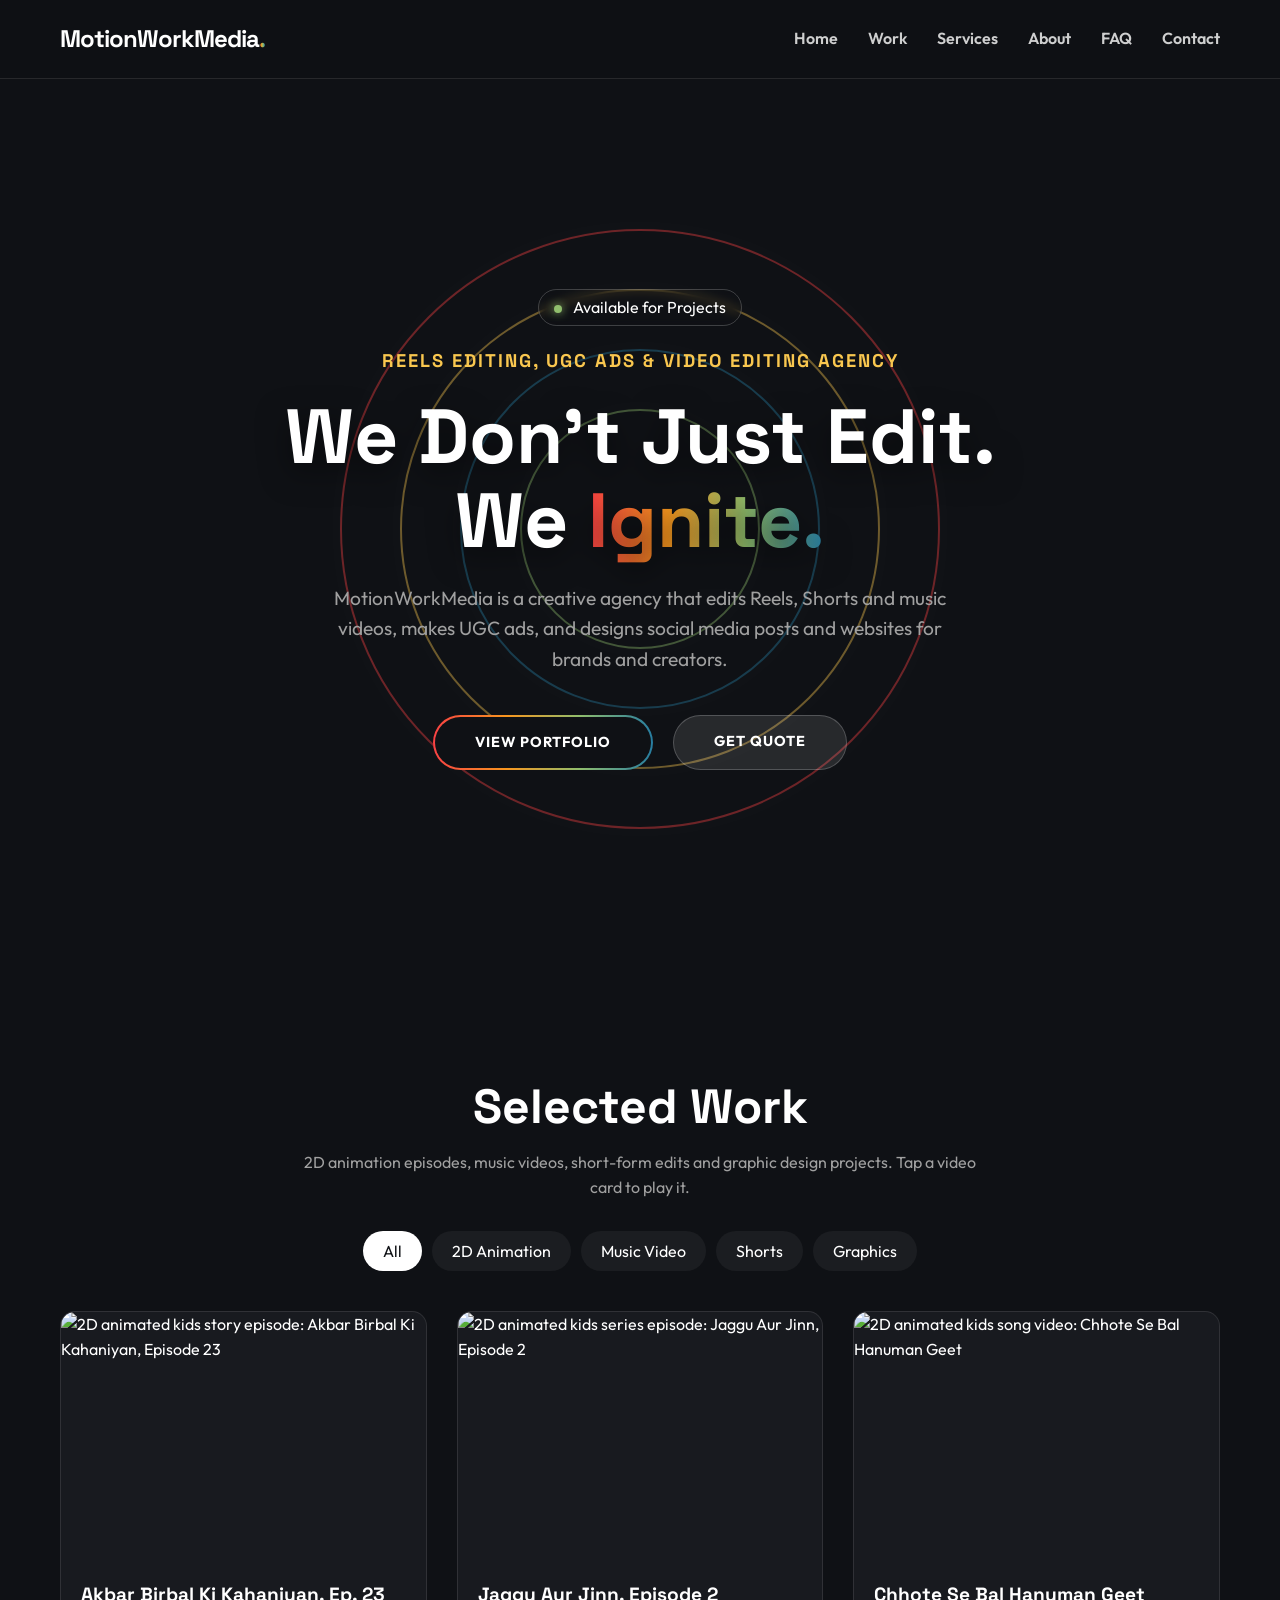
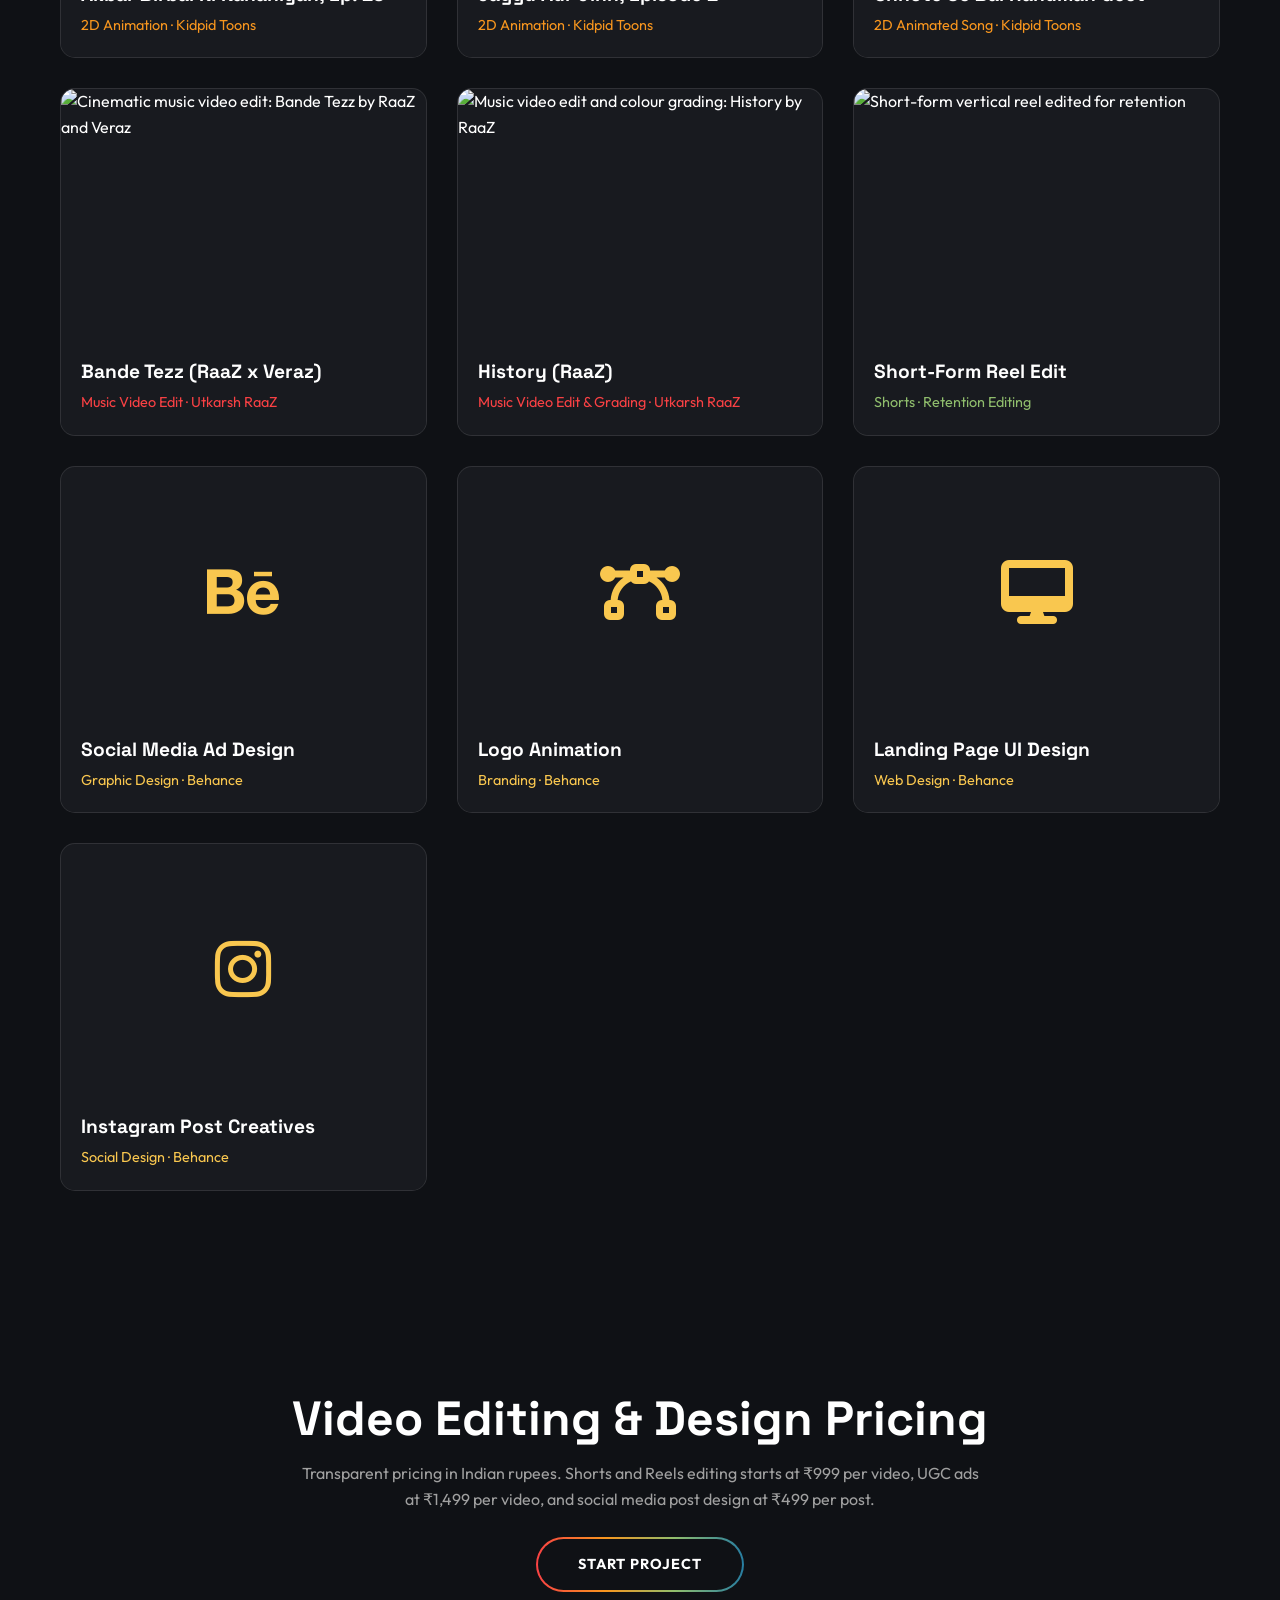
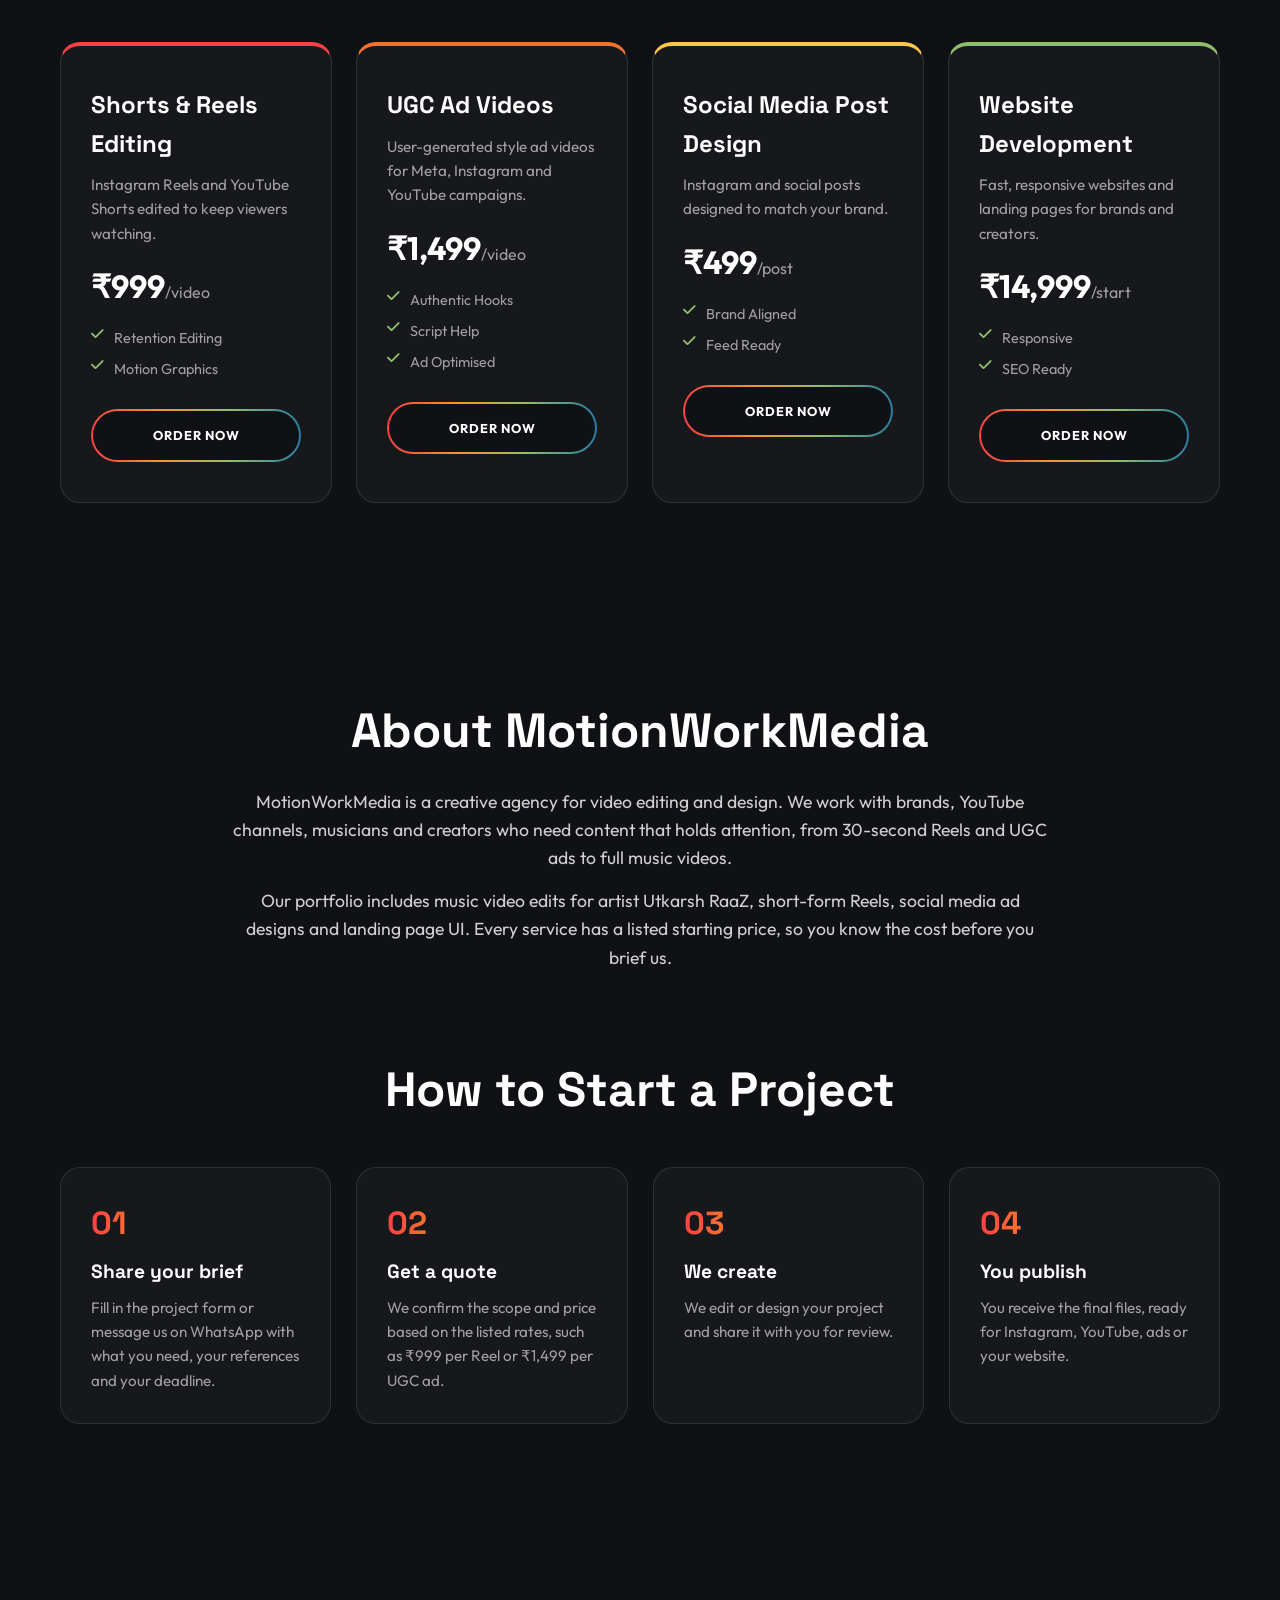
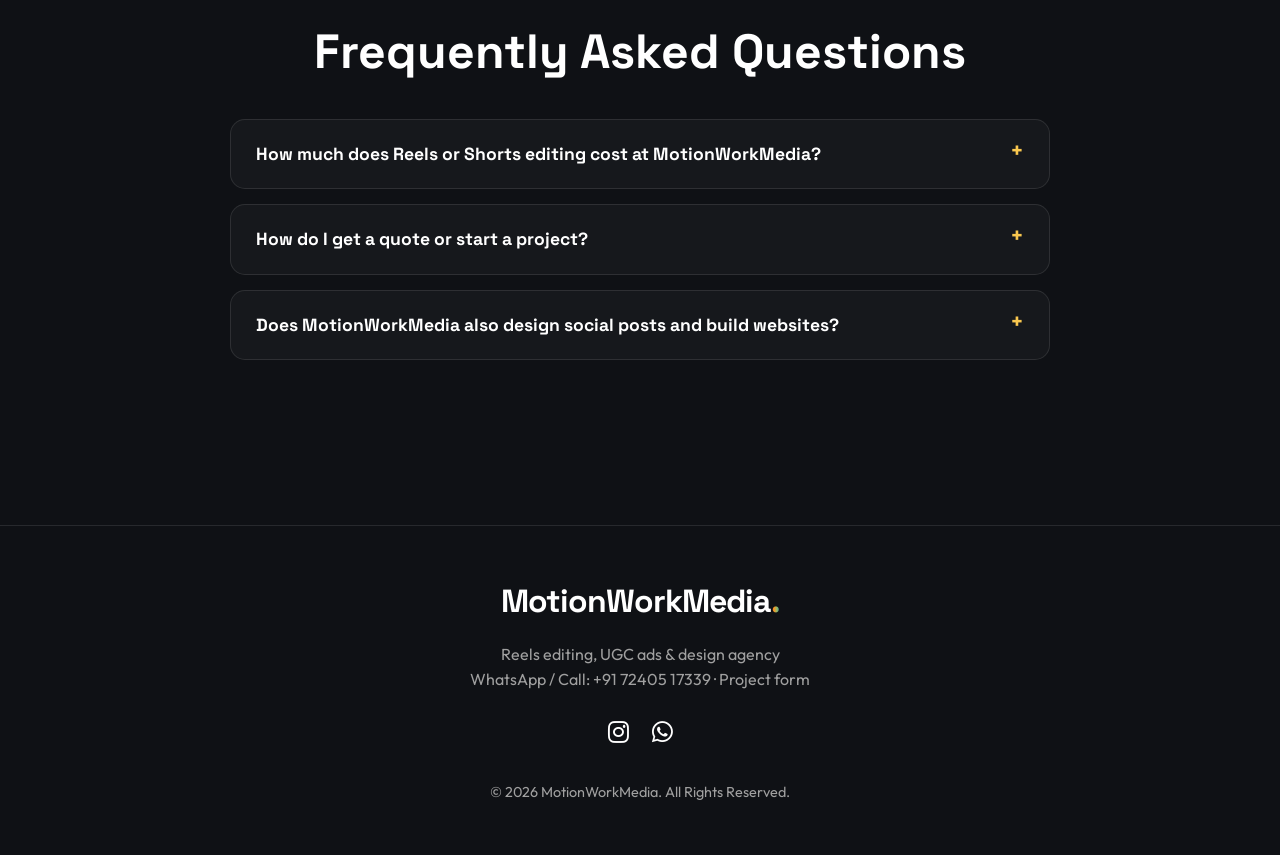
==== commit 3a17a723: "Remove 2D animation and character design services Co-Authored-By: Claude Opus 5.5 <noreply@anthropic" ====
--- a/index.html
+++ b/index.html
@@ -3,8 +3,8 @@
 <head>
     <meta charset="UTF-8">
     <meta name="viewport" content="width=device-width, initial-scale=1.0">
-    <title>Video Editing, 2D Animation & UGC Ads | MotionWorkMedia</title>
-    <meta name="description" content="MotionWorkMedia edits Reels and Shorts from ₹999, makes UGC ads, 2D animation and character design for brands and creators in India. Get a quote.">
+    <title>Reels Editing, UGC Ads & Video Editing | MotionWorkMedia</title>
+    <meta name="description" content="MotionWorkMedia edits Reels and Shorts from ₹999, makes UGC ads, social media posts and websites for brands and creators in India. Get a quote.">
     <link rel="canonical" href="https://www.motionworkmedia.com/">
     <meta name="robots" content="index, follow, max-image-preview:large">
     <meta name="theme-color" content="#0f1115">
@@ -17,13 +17,13 @@
     <meta property="og:type" content="website">
     <meta property="og:site_name" content="MotionWorkMedia">
     <meta property="og:locale" content="en_IN">
-    <meta property="og:title" content="MotionWorkMedia: Video Editing, 2D Animation & UGC Ads">
-    <meta property="og:description" content="Reels editing from ₹999, UGC ads, 2D animation, character design and web development. See our work and pricing.">
+    <meta property="og:title" content="MotionWorkMedia: Reels Editing, UGC Ads & Video Editing">
+    <meta property="og:description" content="Reels editing from ₹999, UGC ads from ₹1,499, social media design and web development. See our work and pricing.">
     <meta property="og:url" content="https://www.motionworkmedia.com/">
     <meta property="og:image" content="https://www.motionworkmedia.com/og-image.png">
     <meta property="og:image:width" content="1200">
     <meta property="og:image:height" content="630">
-    <meta property="og:image:alt" content="MotionWorkMedia: video editing, 2D animation and UGC ads">
+    <meta property="og:image:alt" content="MotionWorkMedia: Reels editing, UGC ads and video editing">
     <meta name="twitter:card" content="summary_large_image">
 
     <link rel="preconnect" href="https://fonts.googleapis.com">
@@ -44,12 +44,12 @@
           "url": "https://www.motionworkmedia.com/",
           "logo": "https://www.motionworkmedia.com/apple-touch-icon.png",
           "image": "https://www.motionworkmedia.com/og-image.png",
-          "description": "Creative agency for short-form video editing, UGC ads, 2D animation, character design, social media design and web development.",
+          "description": "Creative agency for short-form video editing, UGC ads, music video editing, social media design and web development.",
           "telephone": "+91-7240517339",
           "areaServed": "IN",
-          "priceRange": "₹299 - ₹14,999",
+          "priceRange": "₹499 - ₹14,999",
           "sameAs": [
-            "https://www.instagram.com/motionwork_media/"
+            "https://www.instagram.com/motionwork.media/"
           ],
           "hasOfferCatalog": {
             "@type": "OfferCatalog",
@@ -57,8 +57,6 @@
             "itemListElement": [
               { "@type": "Offer", "itemOffered": { "@type": "Service", "name": "Shorts & Reels Editing" }, "price": "999", "priceCurrency": "INR", "description": "Per video. Retention editing and motion graphics." },
               { "@type": "Offer", "itemOffered": { "@type": "Service", "name": "UGC Ads" }, "price": "1499", "priceCurrency": "INR", "description": "Per video. Hooks, script help, ad optimised." },
-              { "@type": "Offer", "itemOffered": { "@type": "Service", "name": "Character Design" }, "price": "3999", "priceCurrency": "INR", "description": "Per character. Custom vector art, rigging ready, multiple angles." },
-              { "@type": "Offer", "itemOffered": { "@type": "Service", "name": "2D Animation" }, "price": "299", "priceCurrency": "INR", "description": "Per second of animation. Smooth motion and storyboarding." },
               { "@type": "Offer", "itemOffered": { "@type": "Service", "name": "Social Media Post Design" }, "price": "499", "priceCurrency": "INR", "description": "Per post. Brand aligned and feed ready." },
               { "@type": "Offer", "itemOffered": { "@type": "Service", "name": "Website Development" }, "price": "14999", "priceCurrency": "INR", "description": "Starting price. Responsive and SEO ready." }
             ]
@@ -77,7 +75,6 @@
           "@id": "https://www.motionworkmedia.com/#faq",
           "mainEntity": [
             { "@type": "Question", "name": "How much does Reels or Shorts editing cost at MotionWorkMedia?", "acceptedAnswer": { "@type": "Answer", "text": "Shorts and Reels editing starts at ₹999 per video and includes retention editing and motion graphics. UGC ad videos start at ₹1,499 per video." } },
-            { "@type": "Question", "name": "How is 2D animation priced?", "acceptedAnswer": { "@type": "Answer", "text": "2D animation is priced at ₹299 per second of finished animation, with storyboarding included. A 30-second animation therefore starts at about ₹8,970. Custom characters are designed separately at ₹3,999 per character." } },
             { "@type": "Question", "name": "How do I get a quote or start a project?", "acceptedAnswer": { "@type": "Answer", "text": "Fill in the project form on the website or message MotionWorkMedia on WhatsApp at +91 72405 17339 with your brief, references and deadline. You get a quote based on the service and length you need." } },
             { "@type": "Question", "name": "Does MotionWorkMedia also design social posts and build websites?", "acceptedAnswer": { "@type": "Answer", "text": "Yes. Social media post design starts at ₹499 per post, and responsive, SEO-ready website development starts at ₹14,999." } }
           ]
@@ -208,6 +205,7 @@
 
         /* --- CARDS --- */
         .grid-3 { display: grid; grid-template-columns: repeat(auto-fit, minmax(320px, 1fr)); gap: 30px; }
+        .grid-4 { display: grid; grid-template-columns: repeat(auto-fit, minmax(250px, 1fr)); gap: 24px; }
 
         .service-card {
             background: rgba(255,255,255,0.03); border: 1px solid rgba(255,255,255,0.1);
@@ -526,12 +524,12 @@
                 Available for Projects
             </div>
 
-            <h1 class="hero-kicker">Video Editing, 2D Animation &amp; UGC Ads Agency</h1>
+            <h1 class="hero-kicker">Reels Editing, UGC Ads &amp; Video Editing Agency</h1>
 
             <p class="hero-title">We Don't Just Edit.<br>We <span class="gradient-text">Ignite.</span></p>
 
             <p style="max-width: 640px; margin: 0 auto 40px; color: var(--text-grey); font-size: 1.2rem;">
-                MotionWorkMedia is a creative agency that edits Reels and Shorts, makes UGC ads, and creates 2D animation, character design and social media designs for brands and creators.
+                MotionWorkMedia is a creative agency that edits Reels, Shorts and music videos, makes UGC ads, and designs social media posts and websites for brands and creators.
             </p>
 
             <div style="display: flex; gap: 20px; justify-content: center; flex-wrap: wrap;">
@@ -614,12 +612,12 @@
     <section id="services" class="section-padding">
         <div class="container">
             <div class="text-center" style="margin-bottom: 50px;">
-                <h2 class="section-title">Video Editing, Animation &amp; Design Pricing</h2>
-                <p class="section-sub">Transparent pricing in Indian rupees. Shorts and Reels editing starts at ₹999 per video, UGC ads at ₹1,499 per video, and 2D animation at ₹299 per second.</p>
+                <h2 class="section-title">Video Editing &amp; Design Pricing</h2>
+                <p class="section-sub">Transparent pricing in Indian rupees. Shorts and Reels editing starts at ₹999 per video, UGC ads at ₹1,499 per video, and social media post design at ₹499 per post.</p>
                 <a href="https://docs.google.com/forms/d/e/1FAIpQLSesAOYE52B97PbP-AQnBQZ3xBTIR0ymVVCViyEOSLxhz5Xndg/viewform?usp=dialog" target="_blank" rel="noopener" class="btn" style="margin-top: 25px;">Start Project</a>
             </div>
 
-            <div class="grid-3">
+            <div class="grid-4">
                 <div class="service-card s-video">
                     <h3>Shorts &amp; Reels Editing</h3>
                     <p class="desc">Instagram Reels and YouTube Shorts edited to keep viewers watching.</p>
@@ -636,22 +634,6 @@
                     <a href="https://docs.google.com/forms/d/e/1FAIpQLSesAOYE52B97PbP-AQnBQZ3xBTIR0ymVVCViyEOSLxhz5Xndg/viewform?usp=dialog" target="_blank" rel="noopener" class="btn" style="width:100%; text-align:center; font-size:0.8rem; margin-top:20px;">Order Now</a>
                 </div>
 
-                <div class="service-card s-char">
-                    <h3>Character Design</h3>
-                    <p class="desc">Custom vector characters for animation, mascots and kids content.</p>
-                    <div class="price-tag">₹3,999<span>/char</span></div>
-                    <ul class="features"><li><i class="fas fa-check" aria-hidden="true"></i> Custom Vector Art</li><li><i class="fas fa-check" aria-hidden="true"></i> Rigging Ready</li><li><i class="fas fa-check" aria-hidden="true"></i> Multiple Angles</li></ul>
-                    <a href="https://docs.google.com/forms/d/e/1FAIpQLSesAOYE52B97PbP-AQnBQZ3xBTIR0ymVVCViyEOSLxhz5Xndg/viewform?usp=dialog" target="_blank" rel="noopener" class="btn" style="width:100%; text-align:center; font-size:0.8rem; margin-top:20px;">Order Now</a>
-                </div>
-
-                <div class="service-card s-video">
-                    <h3>2D Animation</h3>
-                    <p class="desc">Animated stories, explainers and kids episodes, priced per second of finished animation.</p>
-                    <div class="price-tag">₹299<span>/sec</span></div>
-                    <ul class="features"><li><i class="fas fa-check" aria-hidden="true"></i> Smooth Motion</li><li><i class="fas fa-check" aria-hidden="true"></i> Storyboarding</li></ul>
-                    <a href="https://docs.google.com/forms/d/e/1FAIpQLSesAOYE52B97PbP-AQnBQZ3xBTIR0ymVVCViyEOSLxhz5Xndg/viewform?usp=dialog" target="_blank" rel="noopener" class="btn" style="width:100%; text-align:center; font-size:0.8rem; margin-top:20px;">Order Now</a>
-                </div>
-
                 <div class="service-card s-design">
                     <h3>Social Media Post Design</h3>
                     <p class="desc">Instagram and social posts designed to match your brand.</p>
@@ -675,8 +657,8 @@
         <div class="container text-center">
             <h2 class="section-title">About MotionWorkMedia</h2>
             <div class="about-text">
-                <p>MotionWorkMedia is a creative agency for video editing, 2D animation and design. We work with brands, YouTube channels, musicians and creators who need content that holds attention, from 30-second Reels to full animated episodes.</p>
-                <p>Our portfolio includes 2D animated kids stories and songs published on the Kidpid Toons YouTube channel, music video edits for artist Utkarsh RaaZ, short-form Reels, social media ad designs and landing page UI. Every service has a listed starting price, so you know the cost before you brief us.</p>
+                <p>MotionWorkMedia is a creative agency for video editing and design. We work with brands, YouTube channels, musicians and creators who need content that holds attention, from 30-second Reels and UGC ads to full music videos.</p>
+                <p>Our portfolio includes music video edits for artist Utkarsh RaaZ, short-form Reels, social media ad designs and landing page UI. Every service has a listed starting price, so you know the cost before you brief us.</p>
             </div>
 
             <h2 class="section-title" style="margin-top: 90px;">How to Start a Project</h2>
@@ -689,12 +671,12 @@
                 <div class="step">
                     <div class="step-num gradient-text">02</div>
                     <h3>Get a quote</h3>
-                    <p>We confirm the scope and price based on the listed rates, such as ₹999 per Reel or ₹299 per second of animation.</p>
+                    <p>We confirm the scope and price based on the listed rates, such as ₹999 per Reel or ₹1,499 per UGC ad.</p>
                 </div>
                 <div class="step">
                     <div class="step-num gradient-text">03</div>
                     <h3>We create</h3>
-                    <p>We edit, animate or design your project and share it with you for review.</p>
+                    <p>We edit or design your project and share it with you for review.</p>
                 </div>
                 <div class="step">
                     <div class="step-num gradient-text">04</div>
@@ -714,10 +696,6 @@
                 <details class="faq-item">
                     <summary>How much does Reels or Shorts editing cost at MotionWorkMedia?</summary>
                     <p>Shorts and Reels editing starts at ₹999 per video and includes retention editing and motion graphics. UGC ad videos start at ₹1,499 per video.</p>
-                </details>
-                <details class="faq-item">
-                    <summary>How is 2D animation priced?</summary>
-                    <p>2D animation is priced at ₹299 per second of finished animation, with storyboarding included. A 30-second animation therefore starts at about ₹8,970. Custom characters are designed separately at ₹3,999 per character.</p>
                 </details>
                 <details class="faq-item">
                     <summary>How do I get a quote or start a project?</summary>
@@ -736,12 +714,12 @@
         <div class="container">
             <a href="/" class="logo footer-logo">MotionWorkMedia<span>.</span></a>
             <p class="footer-contact">
-                Video editing, 2D animation &amp; design agency<br>
+                Reels editing, UGC ads &amp; design agency<br>
                 WhatsApp / Call: <a href="tel:+917240517339">+91 72405 17339</a> ·
                 <a href="https://docs.google.com/forms/d/e/1FAIpQLSesAOYE52B97PbP-AQnBQZ3xBTIR0ymVVCViyEOSLxhz5Xndg/viewform?usp=dialog" target="_blank" rel="noopener">Project form</a>
             </p>
             <div class="social">
-                <a href="https://www.instagram.com/motionwork_media/" target="_blank" rel="noopener" aria-label="MotionWorkMedia on Instagram"><i class="fab fa-instagram" aria-hidden="true"></i></a>
+                <a href="https://www.instagram.com/motionwork.media/" target="_blank" rel="noopener" aria-label="MotionWorkMedia on Instagram"><i class="fab fa-instagram" aria-hidden="true"></i></a>
                 <a href="https://wa.me/917240517339" target="_blank" rel="noopener" aria-label="Chat with MotionWorkMedia on WhatsApp"><i class="fab fa-whatsapp" aria-hidden="true"></i></a>
             </div>
             <p style="margin-top: 30px; color: var(--text-grey); font-size: 0.9rem;">© 2026 MotionWorkMedia. All Rights Reserved.</p>
@@ -799,7 +777,7 @@
 
         // 5. BLACK FRIDAY OFFER
         // Update this number by hand as clients claim their free reel.
-        const BF_SLOTS_LEFT = 15;
+        const BF_SLOTS_LEFT = 14;
         const BF_SLOTS_TOTAL = 15;
         const BF_END = new Date('2026-11-30T23:59:59+05:30');
 
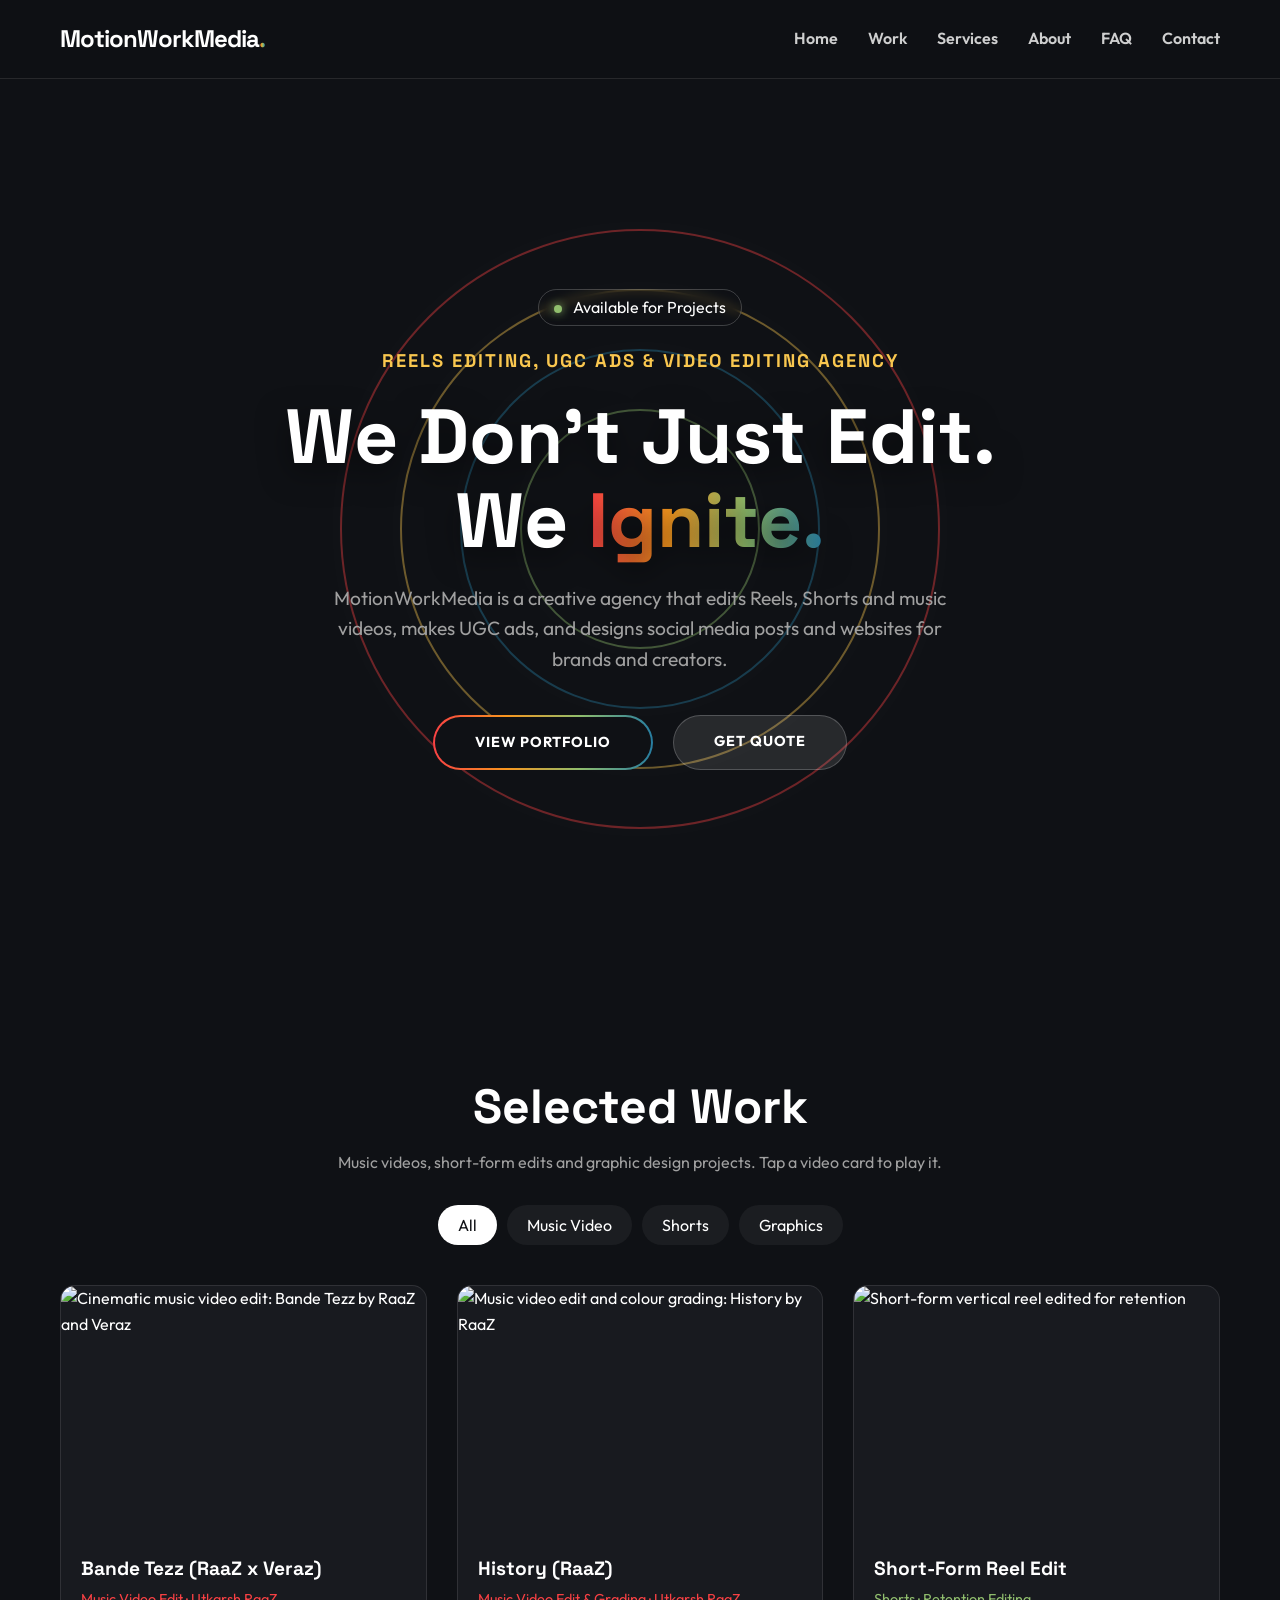
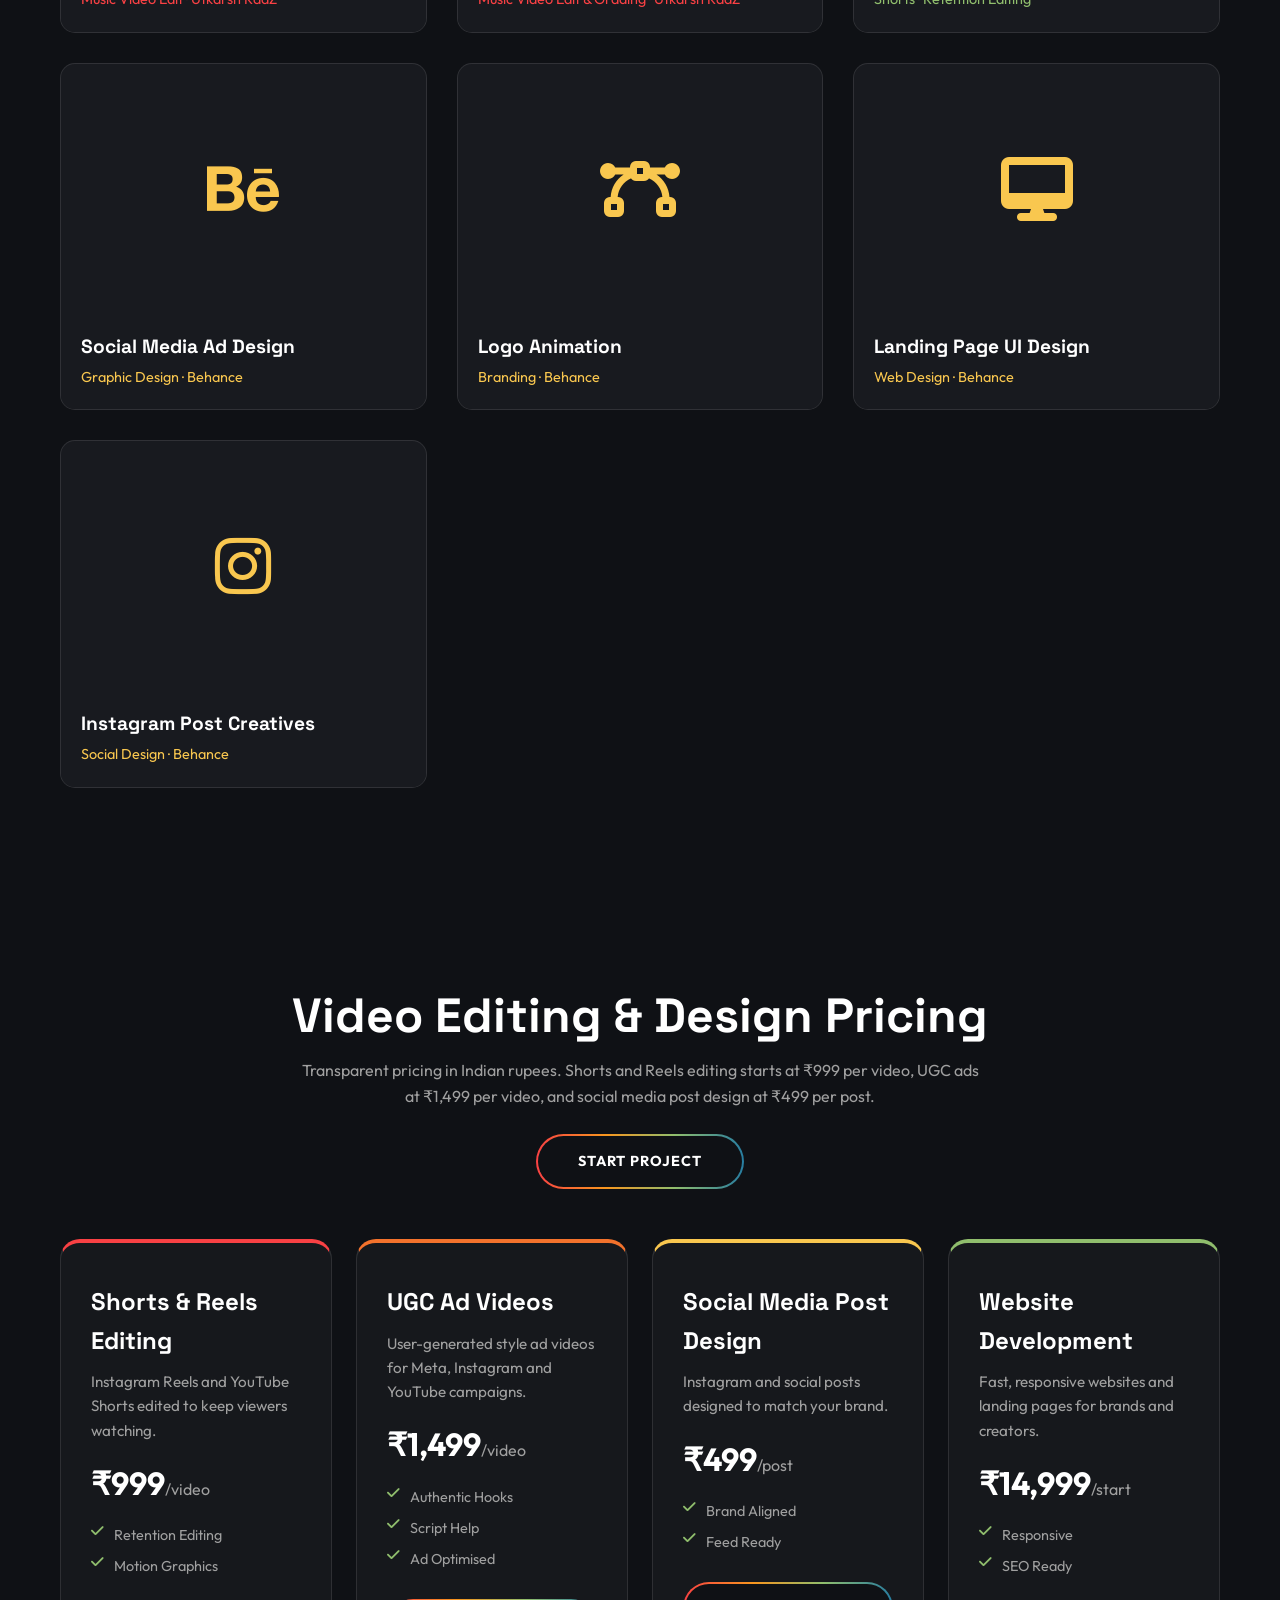
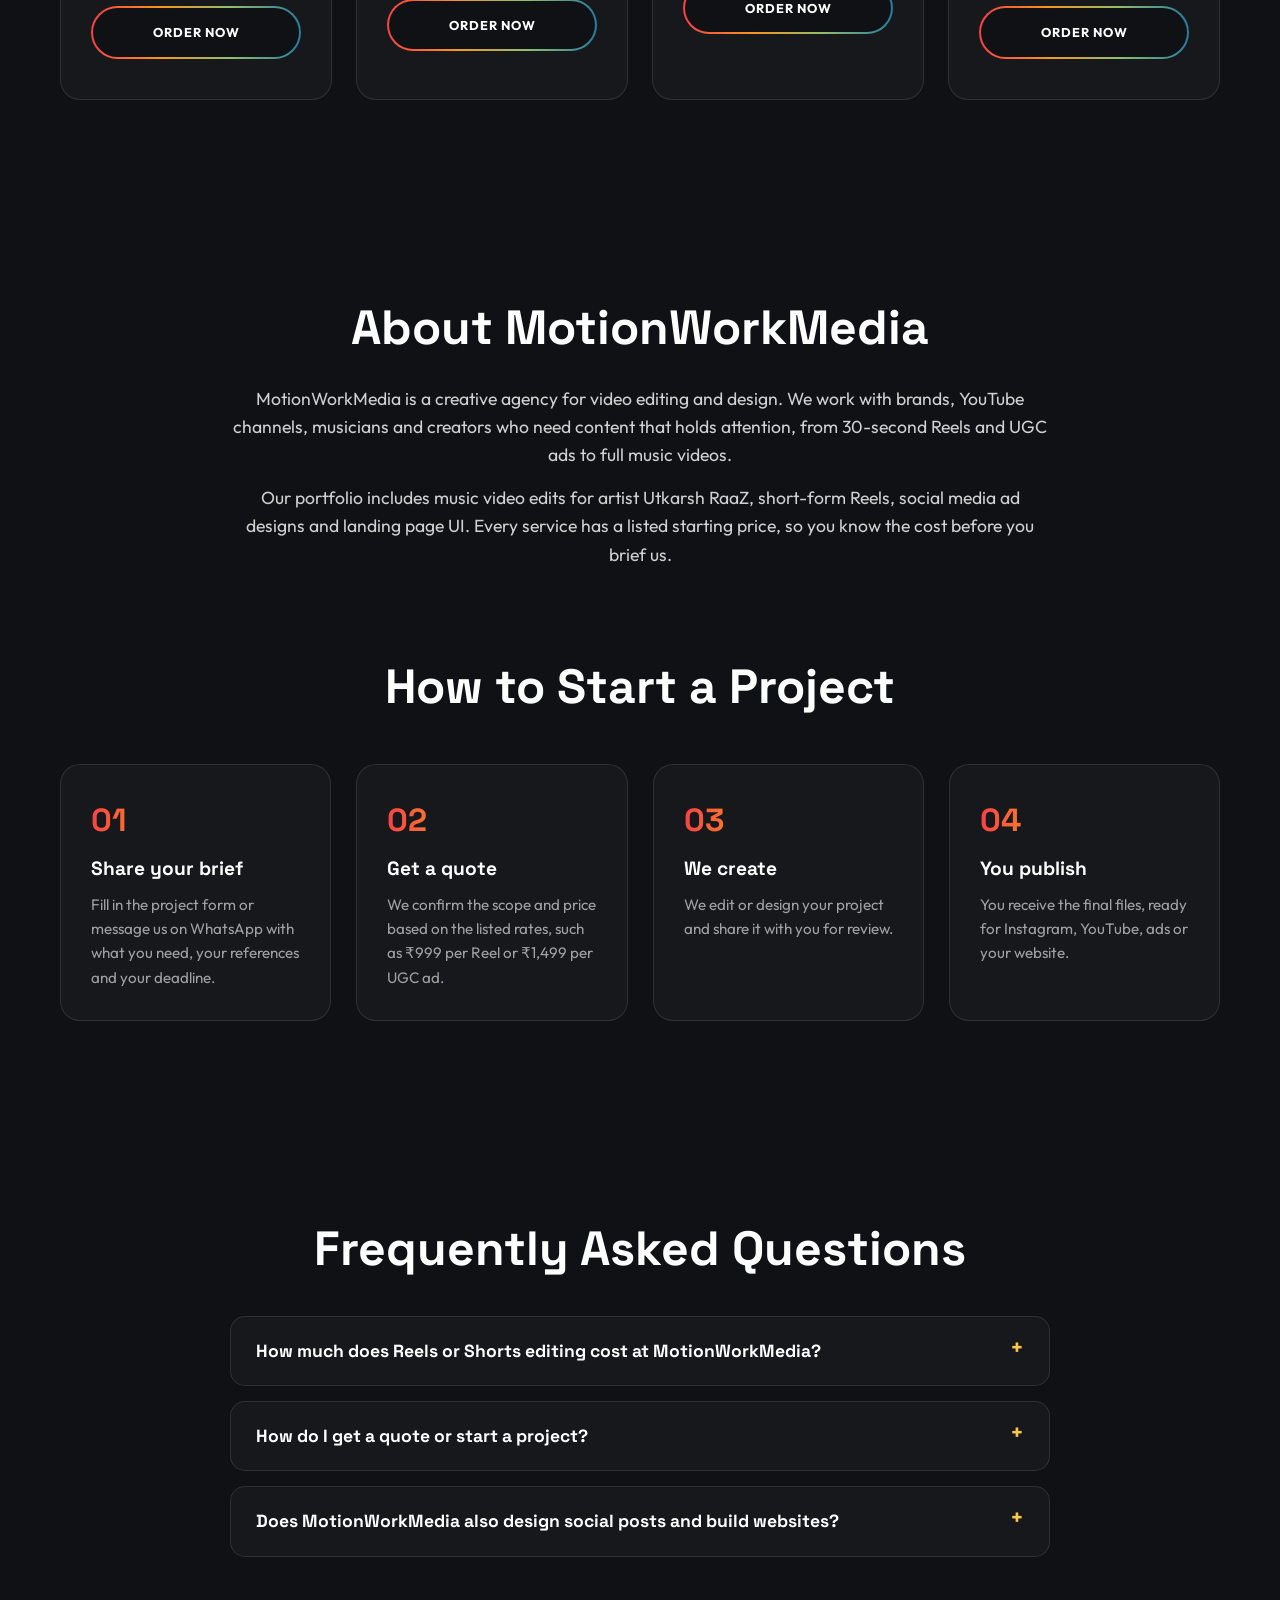
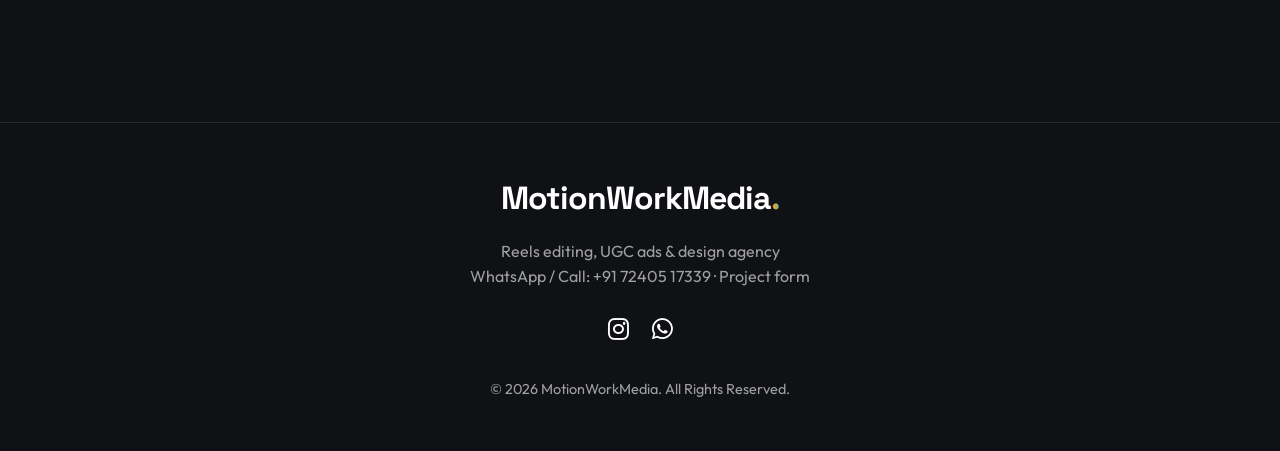
==== commit b4486209: "Remove 2D animation videos from portfolio Co-Authored-By: Claude Opus 5.5 <noreply@anthropic.com>" ====
--- a/index.html
+++ b/index.html
@@ -543,10 +543,9 @@
         <div class="container">
             <div class="text-center">
                 <h2 class="section-title">Selected Work</h2>
-                <p class="section-sub">2D animation episodes, music videos, short-form edits and graphic design projects. Tap a video card to play it.</p>
+                <p class="section-sub">Music videos, short-form edits and graphic design projects. Tap a video card to play it.</p>
                 <div class="filter-menu">
                     <button class="filter-btn active" onclick="filterSelection('all', this)">All</button>
-                    <button class="filter-btn" onclick="filterSelection('2d', this)">2D Animation</button>
                     <button class="filter-btn" onclick="filterSelection('music', this)">Music Video</button>
                     <button class="filter-btn" onclick="filterSelection('shorts', this)">Shorts</button>
                     <button class="filter-btn" onclick="filterSelection('graphic', this)">Graphics</button>
@@ -554,19 +553,6 @@
             </div>
 
             <div class="grid-3">
-                <div class="work-card show" data-category="2d" role="button" tabindex="0" data-video="q_An8H-b94Q" aria-label="Play: Akbar Birbal Ki Kahaniyan, Episode 23">
-                    <div class="work-thumb"><img src="https://img.youtube.com/vi/q_An8H-b94Q/hqdefault.jpg" alt="2D animated kids story episode: Akbar Birbal Ki Kahaniyan, Episode 23" width="480" height="360" loading="lazy" decoding="async"><div class="work-overlay"><i class="fas fa-play" aria-hidden="true"></i></div></div>
-                    <div class="work-info"><h3>Akbar Birbal Ki Kahaniyan, Ep. 23</h3><span class="work-meta" style="color:var(--orange)">2D Animation · Kidpid Toons</span></div>
-                </div>
-                <div class="work-card show" data-category="2d" role="button" tabindex="0" data-video="MqE7xt_THiU" aria-label="Play: Jaggu Aur Jinn, Episode 2">
-                    <div class="work-thumb"><img src="https://img.youtube.com/vi/MqE7xt_THiU/hqdefault.jpg" alt="2D animated kids series episode: Jaggu Aur Jinn, Episode 2" width="480" height="360" loading="lazy" decoding="async"><div class="work-overlay"><i class="fas fa-play" aria-hidden="true"></i></div></div>
-                    <div class="work-info"><h3>Jaggu Aur Jinn, Episode 2</h3><span class="work-meta" style="color:var(--orange)">2D Animation · Kidpid Toons</span></div>
-                </div>
-                <div class="work-card show" data-category="2d" role="button" tabindex="0" data-video="QSVrUIoMtVM" aria-label="Play: Chhote Se Bal Hanuman Geet">
-                    <div class="work-thumb"><img src="https://img.youtube.com/vi/QSVrUIoMtVM/hqdefault.jpg" alt="2D animated kids song video: Chhote Se Bal Hanuman Geet" width="480" height="360" loading="lazy" decoding="async"><div class="work-overlay"><i class="fas fa-play" aria-hidden="true"></i></div></div>
-                    <div class="work-info"><h3>Chhote Se Bal Hanuman Geet</h3><span class="work-meta" style="color:var(--orange)">2D Animated Song · Kidpid Toons</span></div>
-                </div>
-
                 <div class="work-card show" data-category="music" role="button" tabindex="0" data-video="QtnUmCJk13c" aria-label="Play: Bande Tezz music video">
                     <div class="work-thumb"><img src="https://img.youtube.com/vi/QtnUmCJk13c/hqdefault.jpg" alt="Cinematic music video edit: Bande Tezz by RaaZ and Veraz" width="480" height="360" loading="lazy" decoding="async"><div class="work-overlay"><i class="fas fa-music" aria-hidden="true"></i></div></div>
                     <div class="work-info"><h3>Bande Tezz (RaaZ x Veraz)</h3><span class="work-meta" style="color:var(--strawberry)">Music Video Edit · Utkarsh RaaZ</span></div>
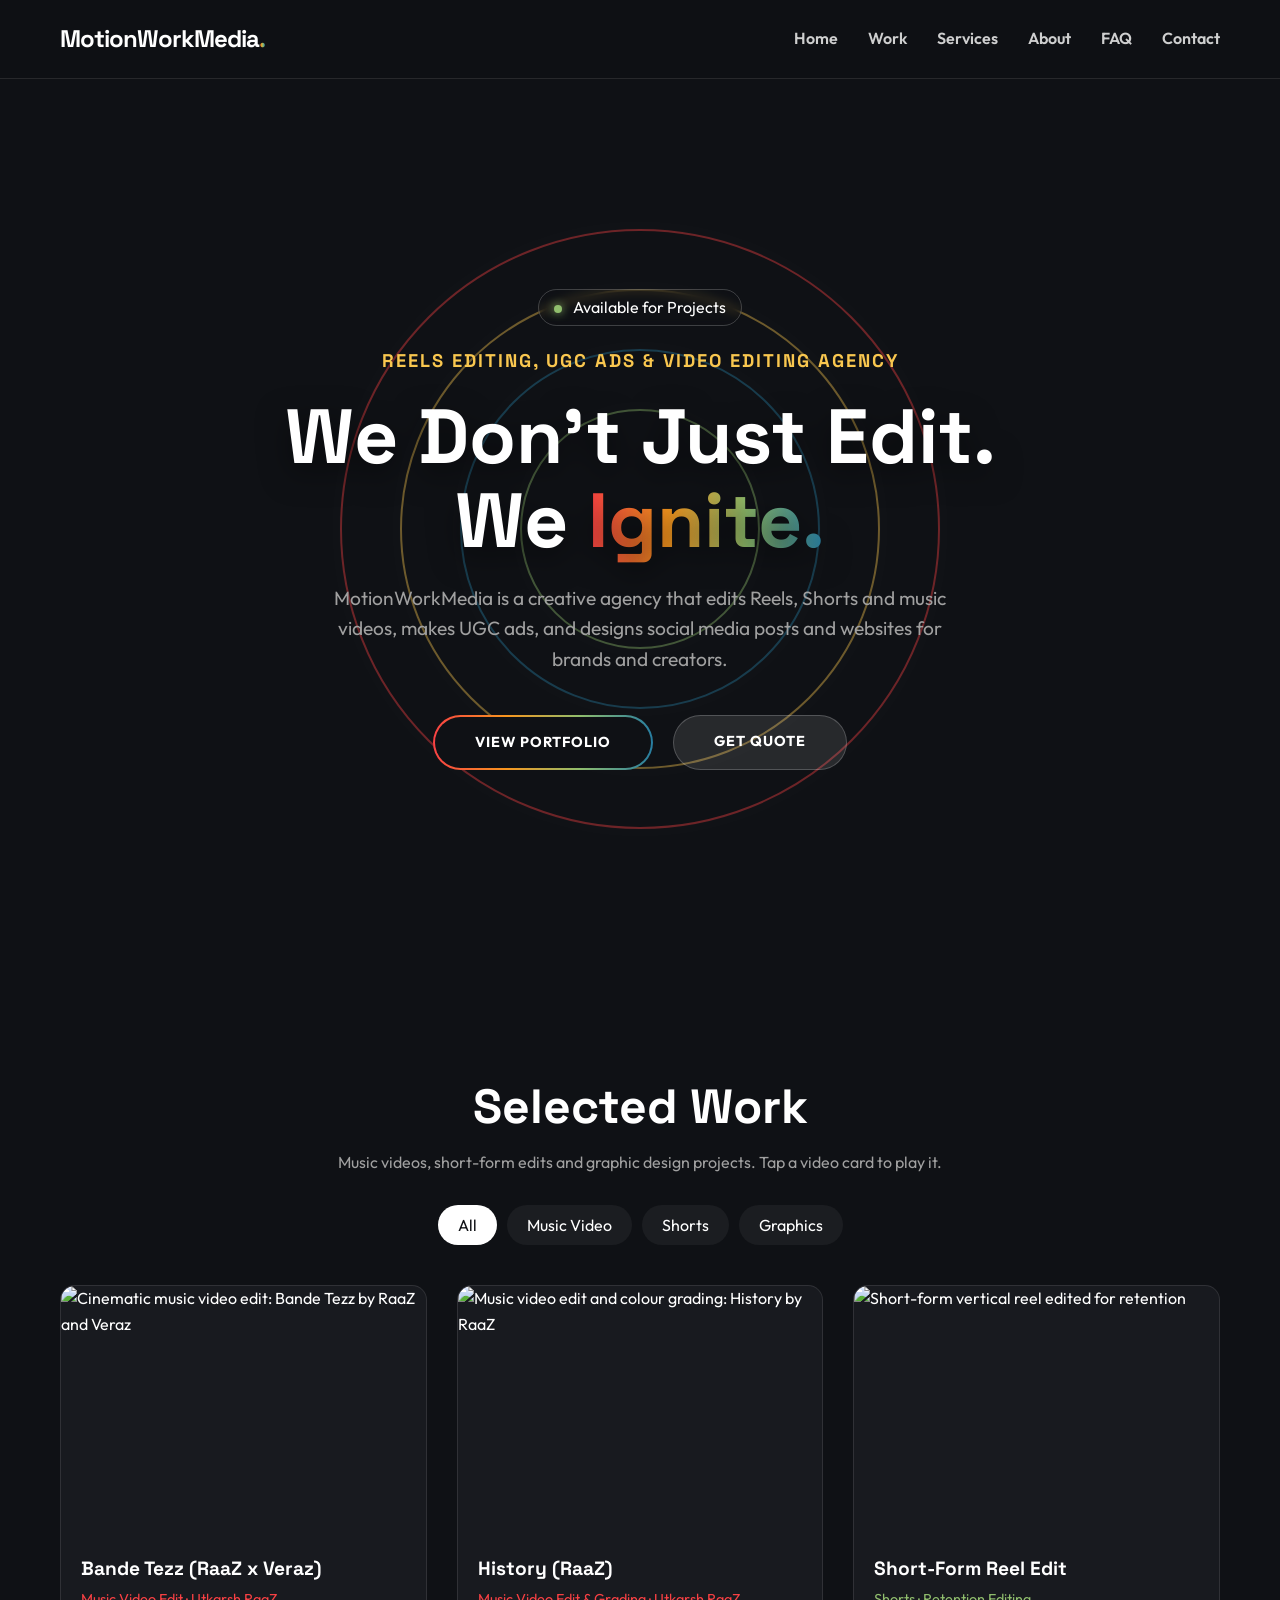
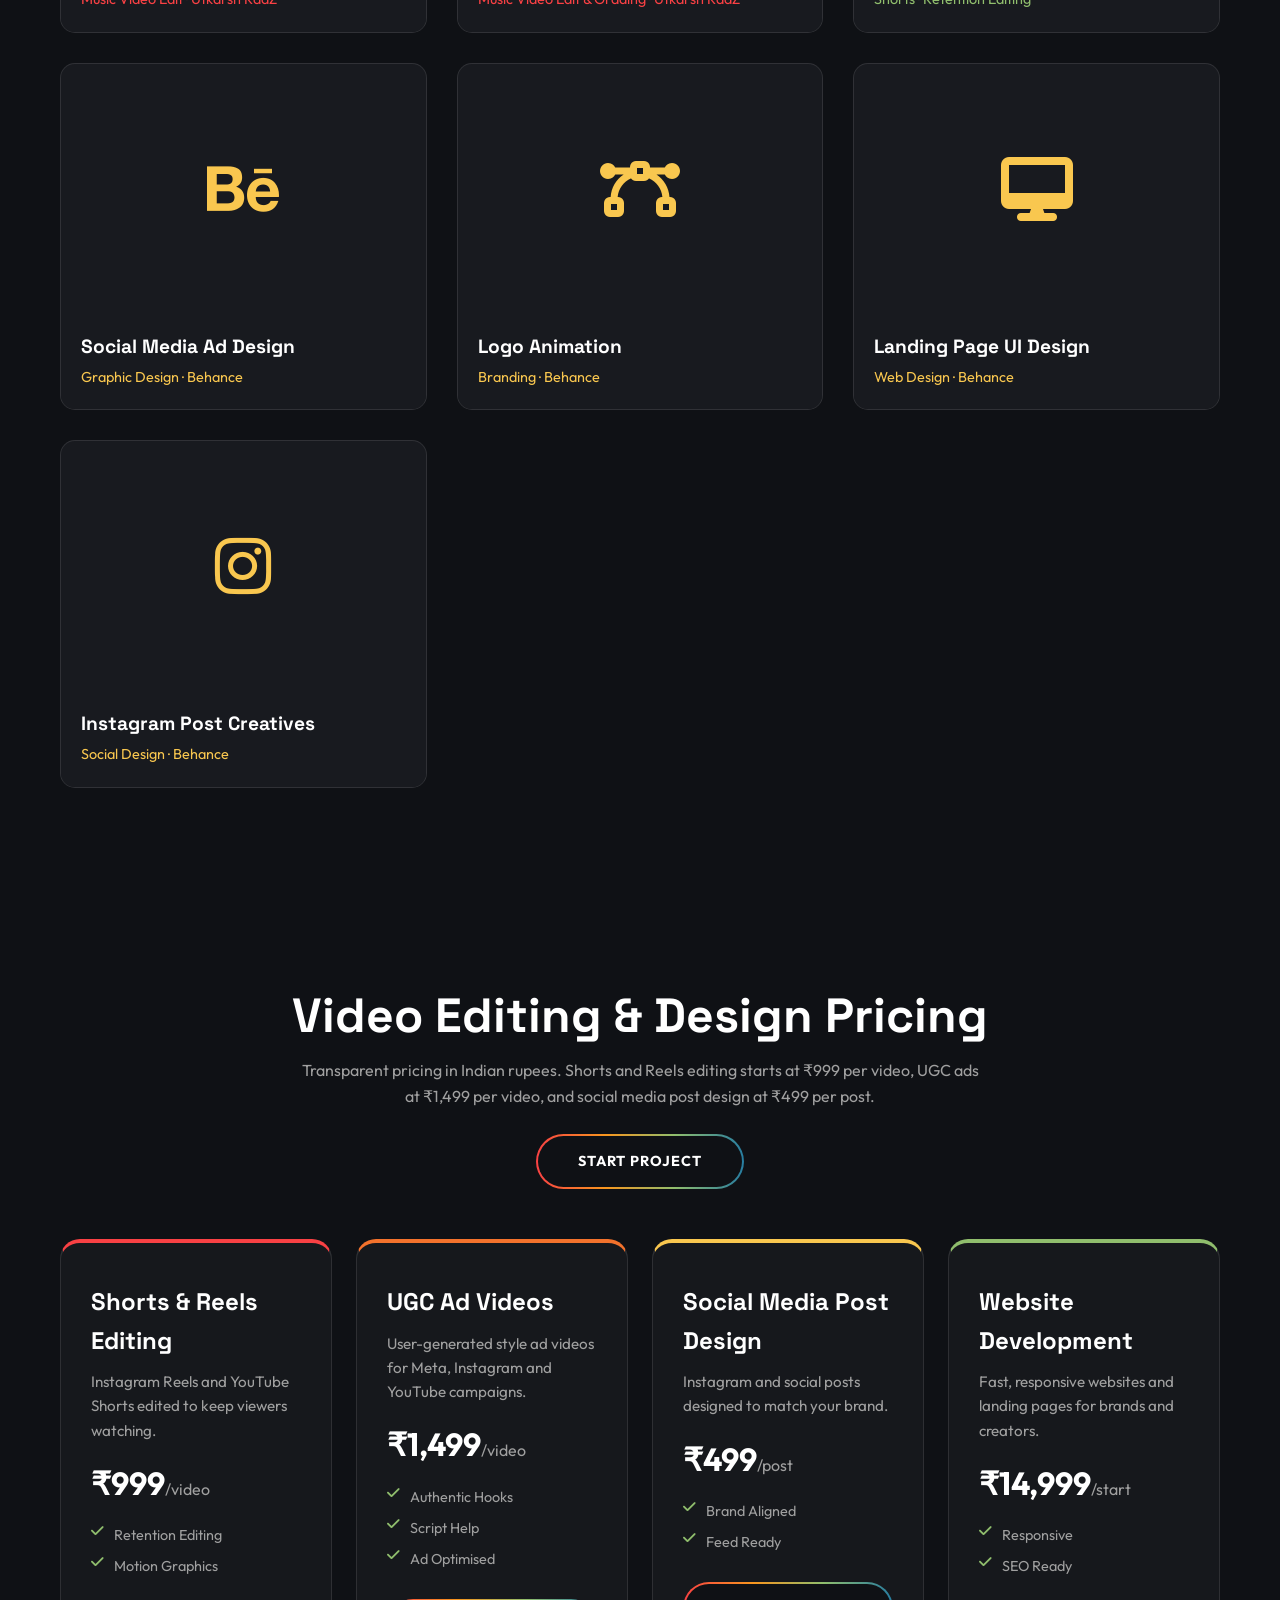
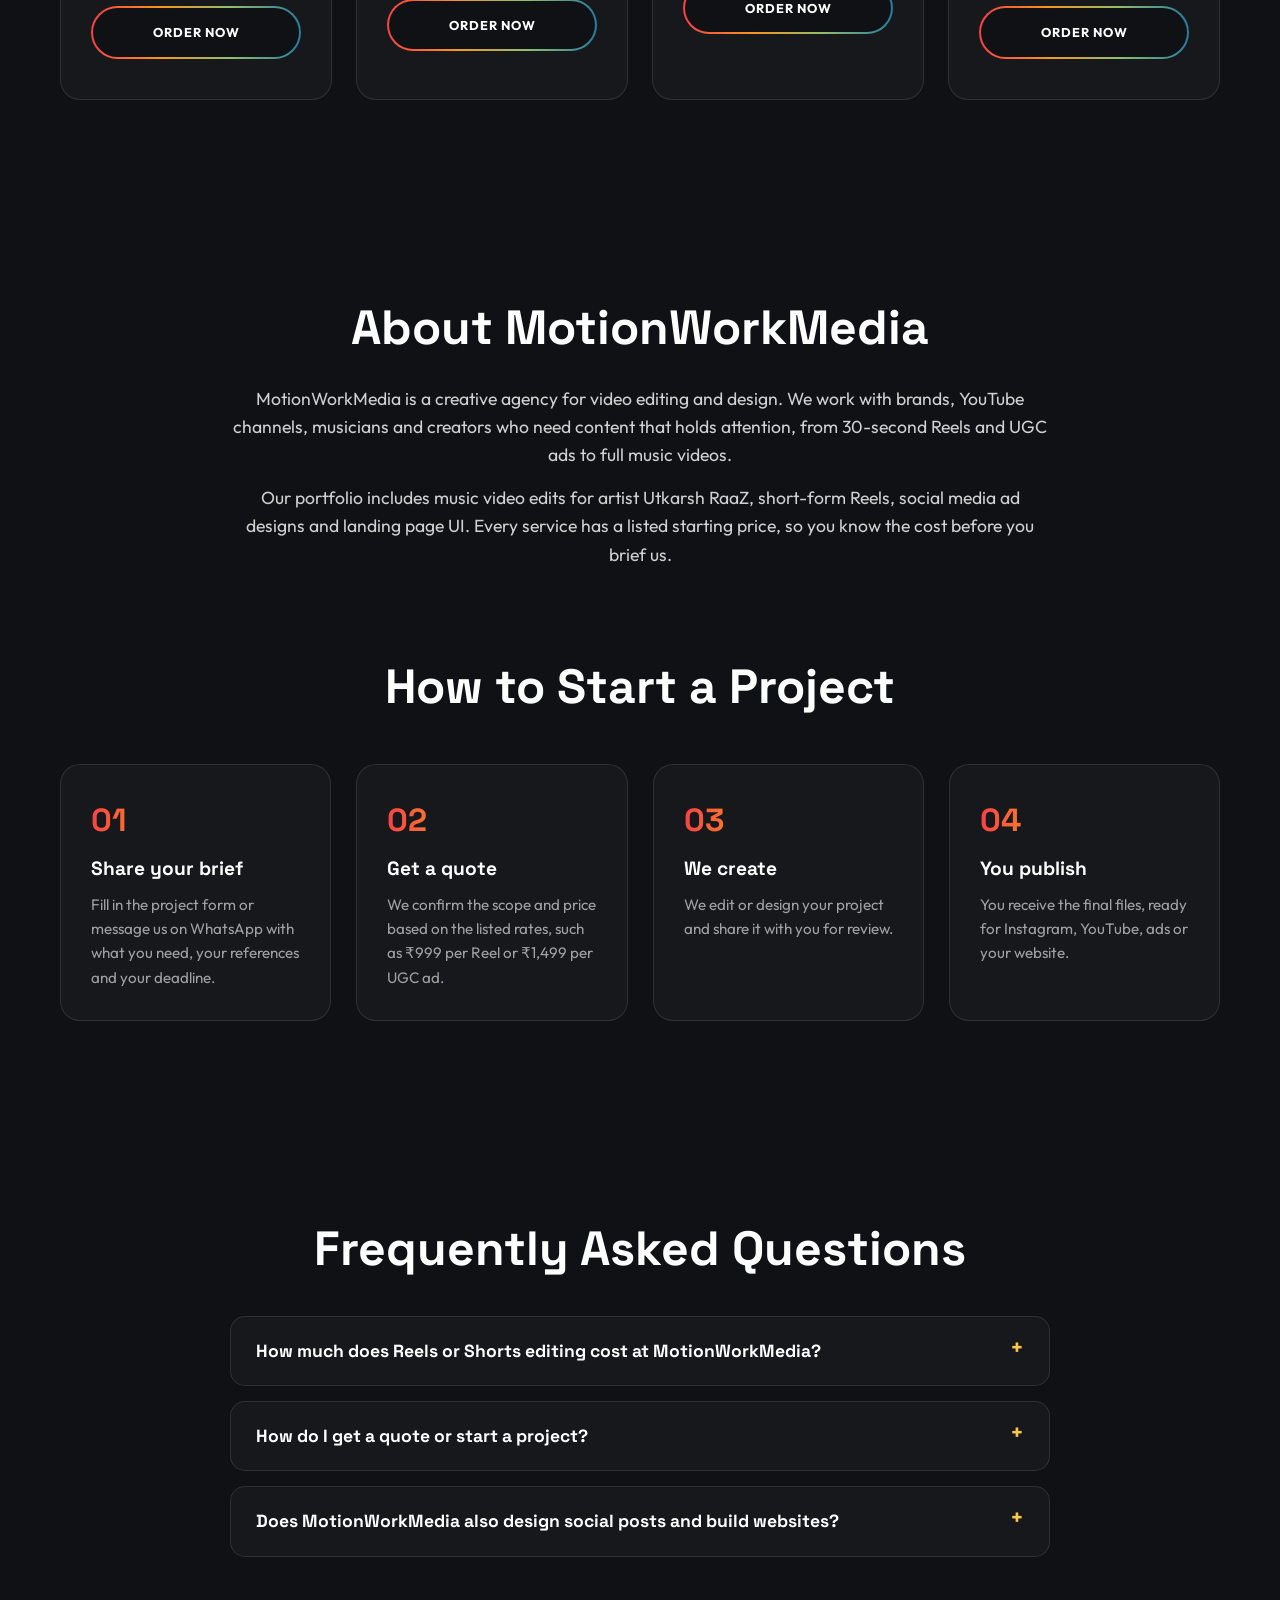
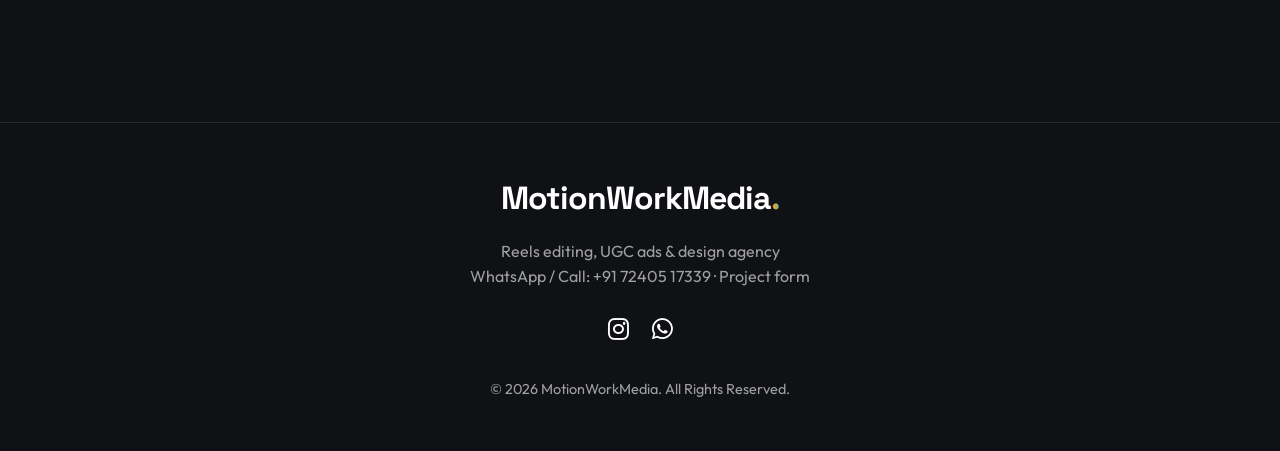
==== commit bb7b58d5: "Fix header promo video not playing The WebM file failed to decode in Chrome, so the video froze on i" ====
--- a/index.html
+++ b/index.html
@@ -386,7 +386,7 @@
         /* Phone mockup with a FREE sticker */
         .bf-visual { position: relative; display: flex; justify-content: center; }
         .bf-phone {
-            position: relative; width: 250px; aspect-ratio: 9 / 19; border-radius: 38px; padding: 10px;
+            position: relative; width: 280px; aspect-ratio: 9 / 17; border-radius: 38px; padding: 10px;
             background: linear-gradient(160deg, #2b2e35, #121318); border: 1px solid rgba(255,255,255,0.15);
             box-shadow: 0 40px 80px rgba(0,0,0,0.6), 0 0 60px rgba(249,65,68,0.15);
             transform: rotate(-6deg); animation: float 6s ease-in-out infinite;
@@ -397,18 +397,11 @@
             background: linear-gradient(200deg, #f3722c 0%, #f94144 35%, #277da1 100%);
             display: flex; flex-direction: column; justify-content: flex-end; padding: 20px;
         }
+        .bf-video { position: absolute; inset: 0; width: 100%; height: 100%; object-fit: cover; display: block; background: #07080a; }
         .bf-screen::before {
             content: ""; position: absolute; top: 12px; left: 50%; transform: translateX(-50%);
-            width: 70px; height: 18px; border-radius: 10px; background: #0b0c0f;
-        }
-        .bf-play {
-            position: absolute; top: 42%; left: 50%; transform: translate(-50%, -50%);
-            width: 70px; height: 70px; border-radius: 50%; background: rgba(255,255,255,0.25); backdrop-filter: blur(6px);
-            display: flex; align-items: center; justify-content: center; font-size: 1.6rem;
-        }
-        .bf-reel-line { height: 8px; border-radius: 6px; background: rgba(255,255,255,0.55); margin-top: 8px; }
-        .bf-reel-line.short { width: 60%; }
-        .bf-side { position: absolute; right: 14px; bottom: 90px; display: flex; flex-direction: column; gap: 16px; font-size: 1.2rem; }
+            width: 70px; height: 18px; border-radius: 10px; background: #0b0c0f; z-index: 2;
+        }
         .bf-sticker {
             position: absolute; top: -10px; right: -30px; width: 130px; height: 130px; border-radius: 50%;
             background: var(--yellow); color: #0f1115; display: flex; flex-direction: column; align-items: center; justify-content: center;
@@ -431,7 +424,10 @@
             .bf-sticker { width: 110px; height: 110px; right: -20px; }
         }
         @media (max-width: 600px) {
-            .bf-visual { display: none; }
+            .bf-phone { width: 210px; }
+            .bf-sticker { width: 92px; height: 92px; right: -14px; border-width: 3px; }
+            .bf-sticker b { font-size: 1.5rem; }
+            .bf-sticker span, .bf-sticker s { font-size: 0.65rem; }
         }
 
         @media (prefers-reduced-motion: reduce) {
@@ -498,10 +494,10 @@
             <div class="bf-visual" aria-hidden="true">
                 <div class="bf-phone">
                     <div class="bf-screen">
-                        <div class="bf-play"><i class="fas fa-play"></i></div>
-                        <div class="bf-side"><i class="fas fa-heart"></i><i class="fas fa-comment"></i><i class="fas fa-paper-plane"></i></div>
-                        <div class="bf-reel-line"></div>
-                        <div class="bf-reel-line short"></div>
+                        <!-- Promo reel: 1 free high-motion reel for the first 15 clients. Source: saved-code/header-video -->
+                        <video class="bf-video" id="bfVideo" autoplay muted loop playsinline preload="none" poster="/video/bf-free-reel-poster.jpg">
+                            <source data-src="/video/bf-free-reel.mp4" type="video/mp4">
+                        </video>
                     </div>
                 </div>
                 <div class="bf-sticker"><span>Worth</span><s>₹999</s><b>FREE</b></div>
@@ -763,7 +759,7 @@
 
         // 5. BLACK FRIDAY OFFER
         // Update this number by hand as clients claim their free reel.
-        const BF_SLOTS_LEFT = 14;
+        const BF_SLOTS_LEFT = 4;
         const BF_SLOTS_TOTAL = 15;
         const BF_END = new Date('2026-11-30T23:59:59+05:30');
 
@@ -787,6 +783,26 @@
             };
             const timer = setInterval(tick, 1000);
             tick();
+
+            // Promo video: load only while the offer is live, autoplay muted for everyone.
+            // Tapping the phone pauses / resumes it.
+            const vid = document.getElementById('bfVideo');
+            if (vid) {
+                vid.muted = true;
+                vid.querySelectorAll('source[data-src]').forEach(s => { s.src = s.dataset.src; });
+                vid.load();
+                const tryPlay = () => vid.play().catch(() => {});
+                vid.addEventListener('canplay', tryPlay, { once: true });
+                tryPlay();
+                // Some browsers block autoplay until the first interaction.
+                ['pointerdown', 'scroll', 'keydown'].forEach(ev =>
+                    window.addEventListener(ev, () => { if (vid.paused && !vid.dataset.userPaused) tryPlay(); }, { once: true, passive: true }));
+                vid.style.cursor = 'pointer';
+                vid.addEventListener('click', () => {
+                    if (vid.paused) { delete vid.dataset.userPaused; tryPlay(); }
+                    else { vid.dataset.userPaused = '1'; vid.pause(); }
+                });
+            }
         })();
 
         // 4. INTERACTIVE 3D ANIMATION LOGIC (MOUSE + SCROLL)
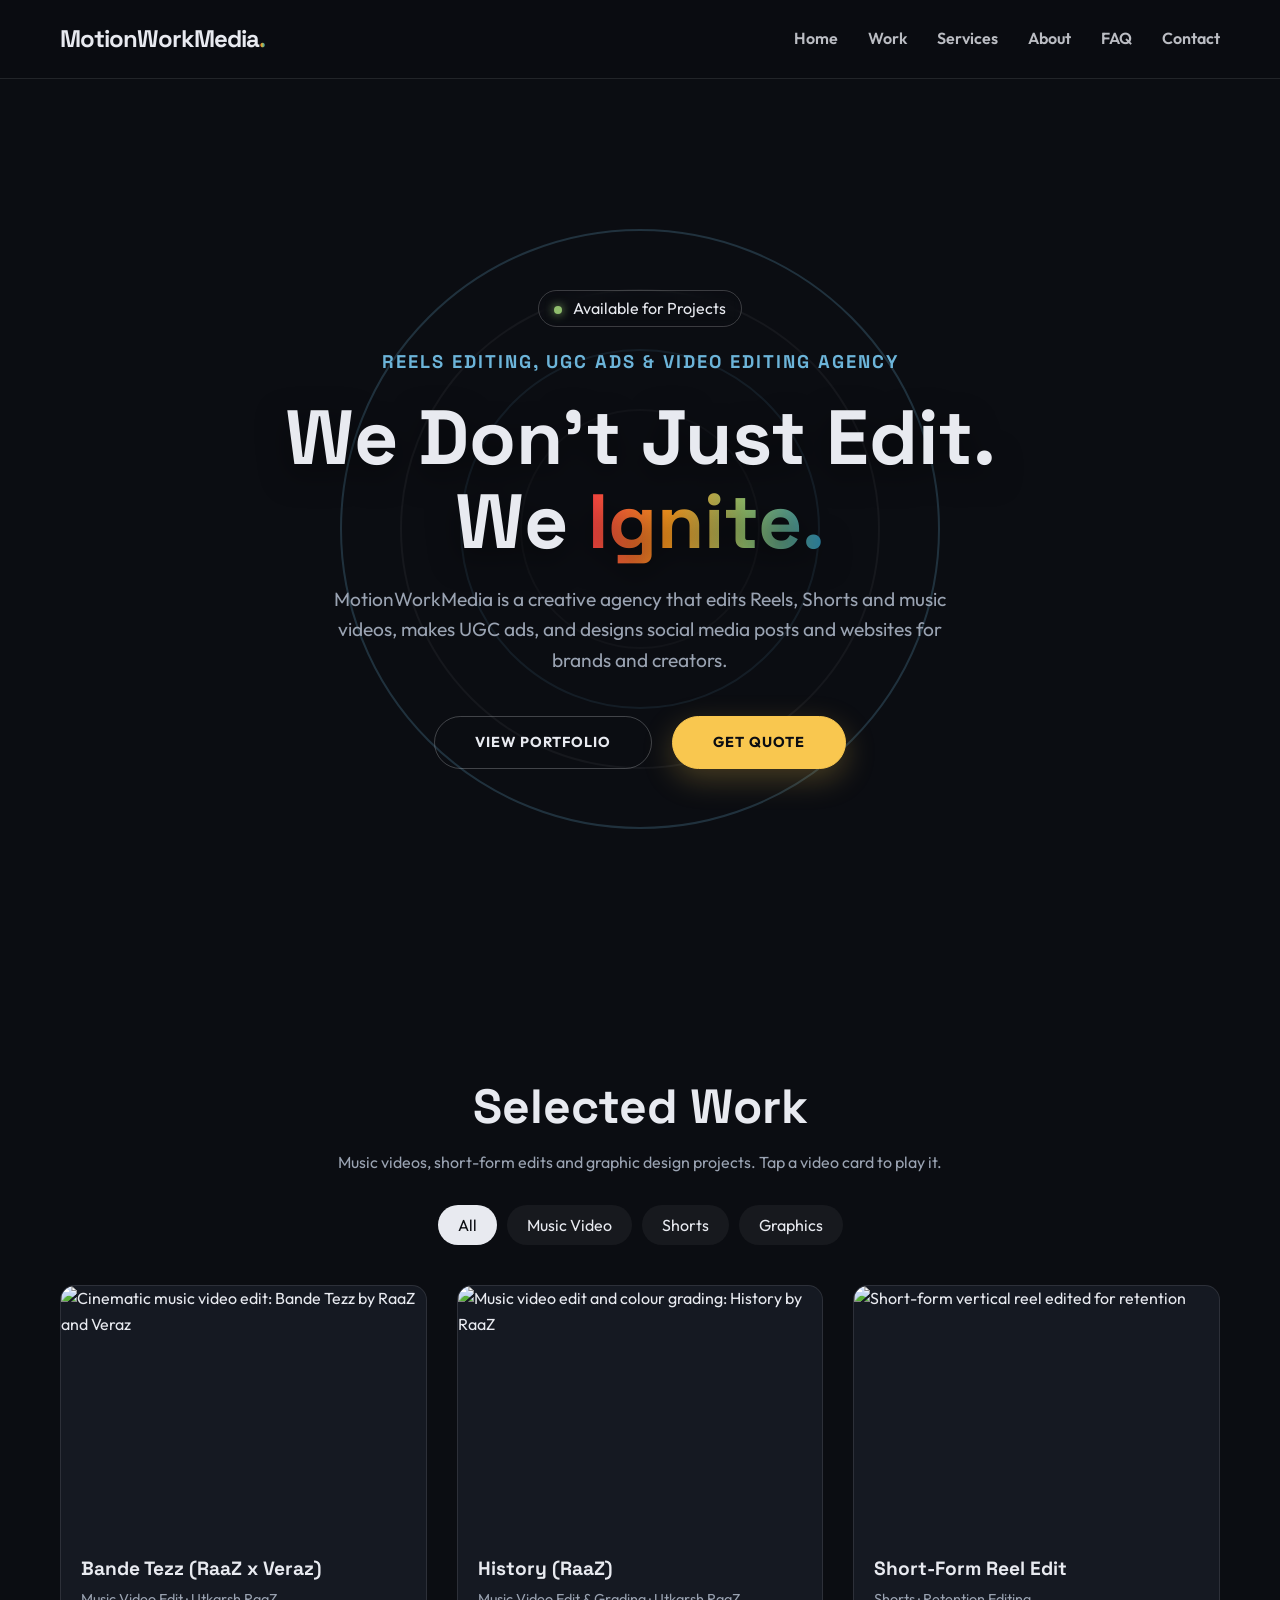
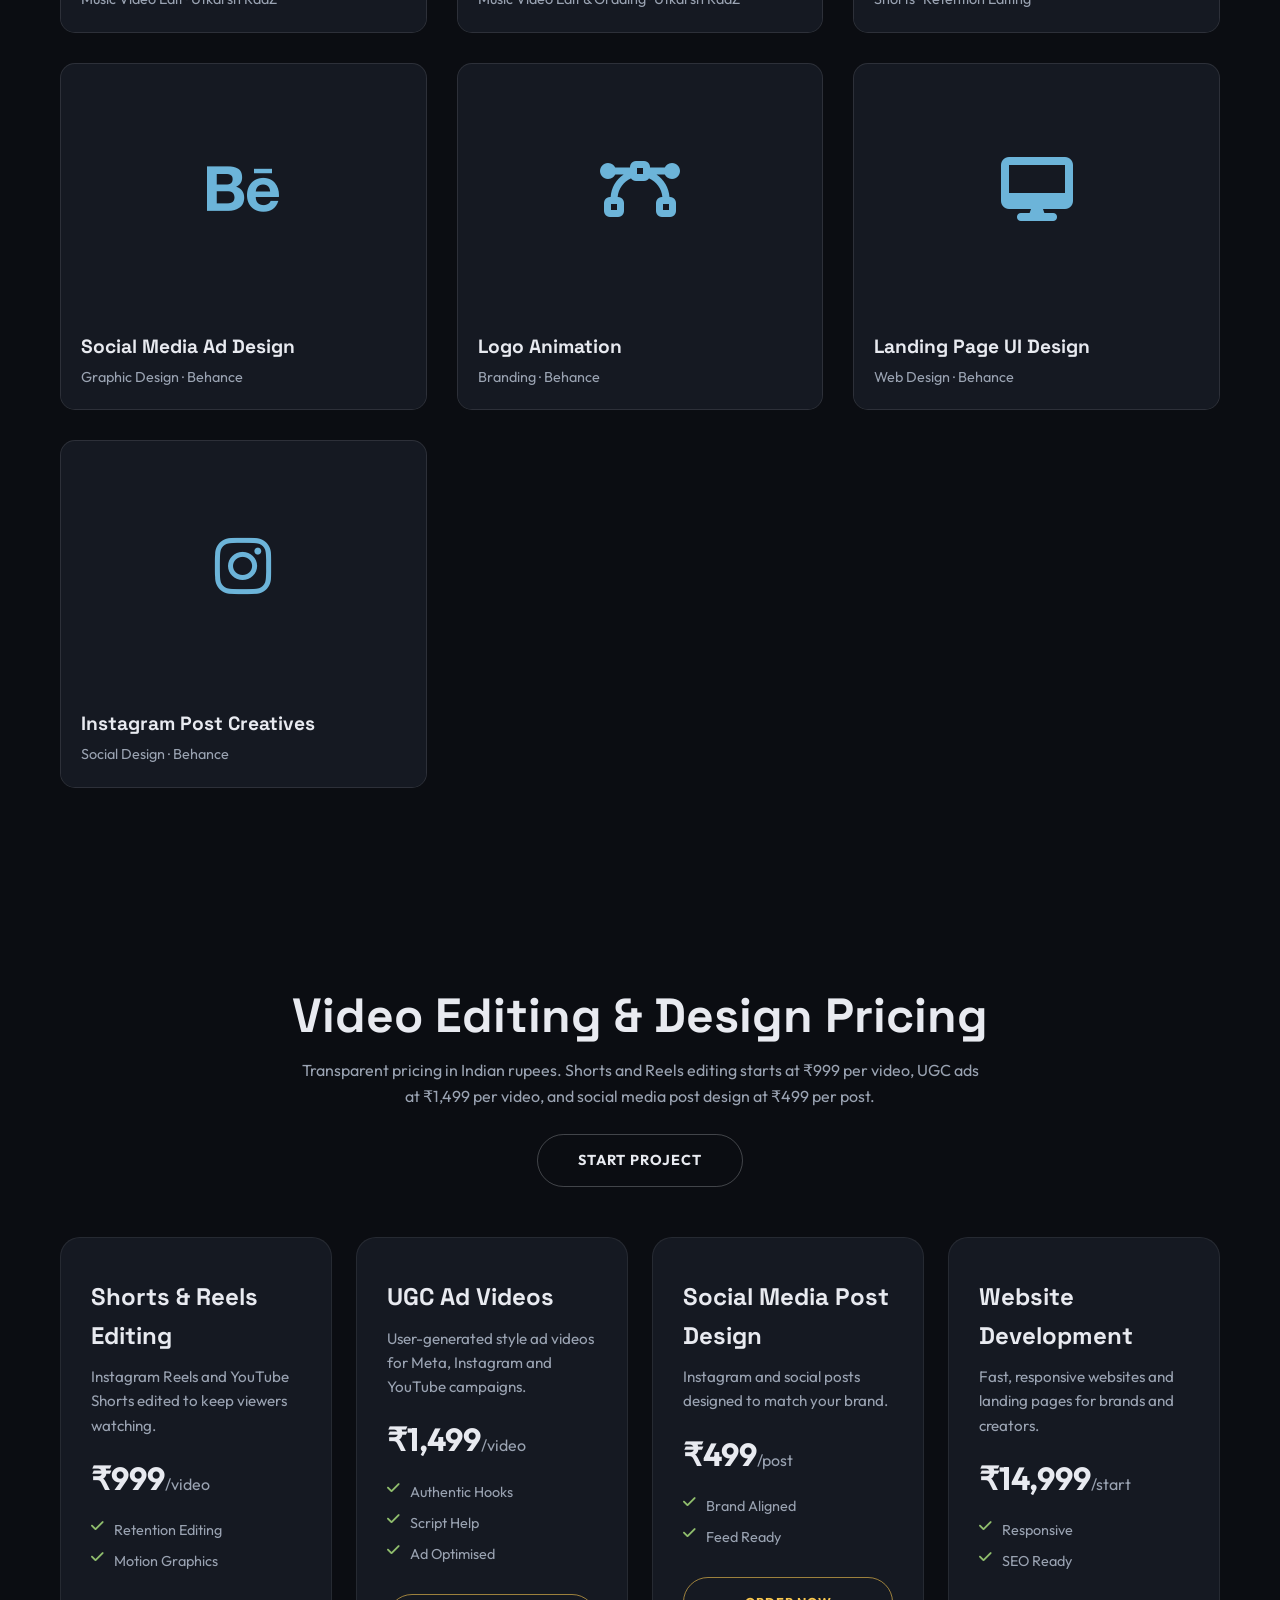
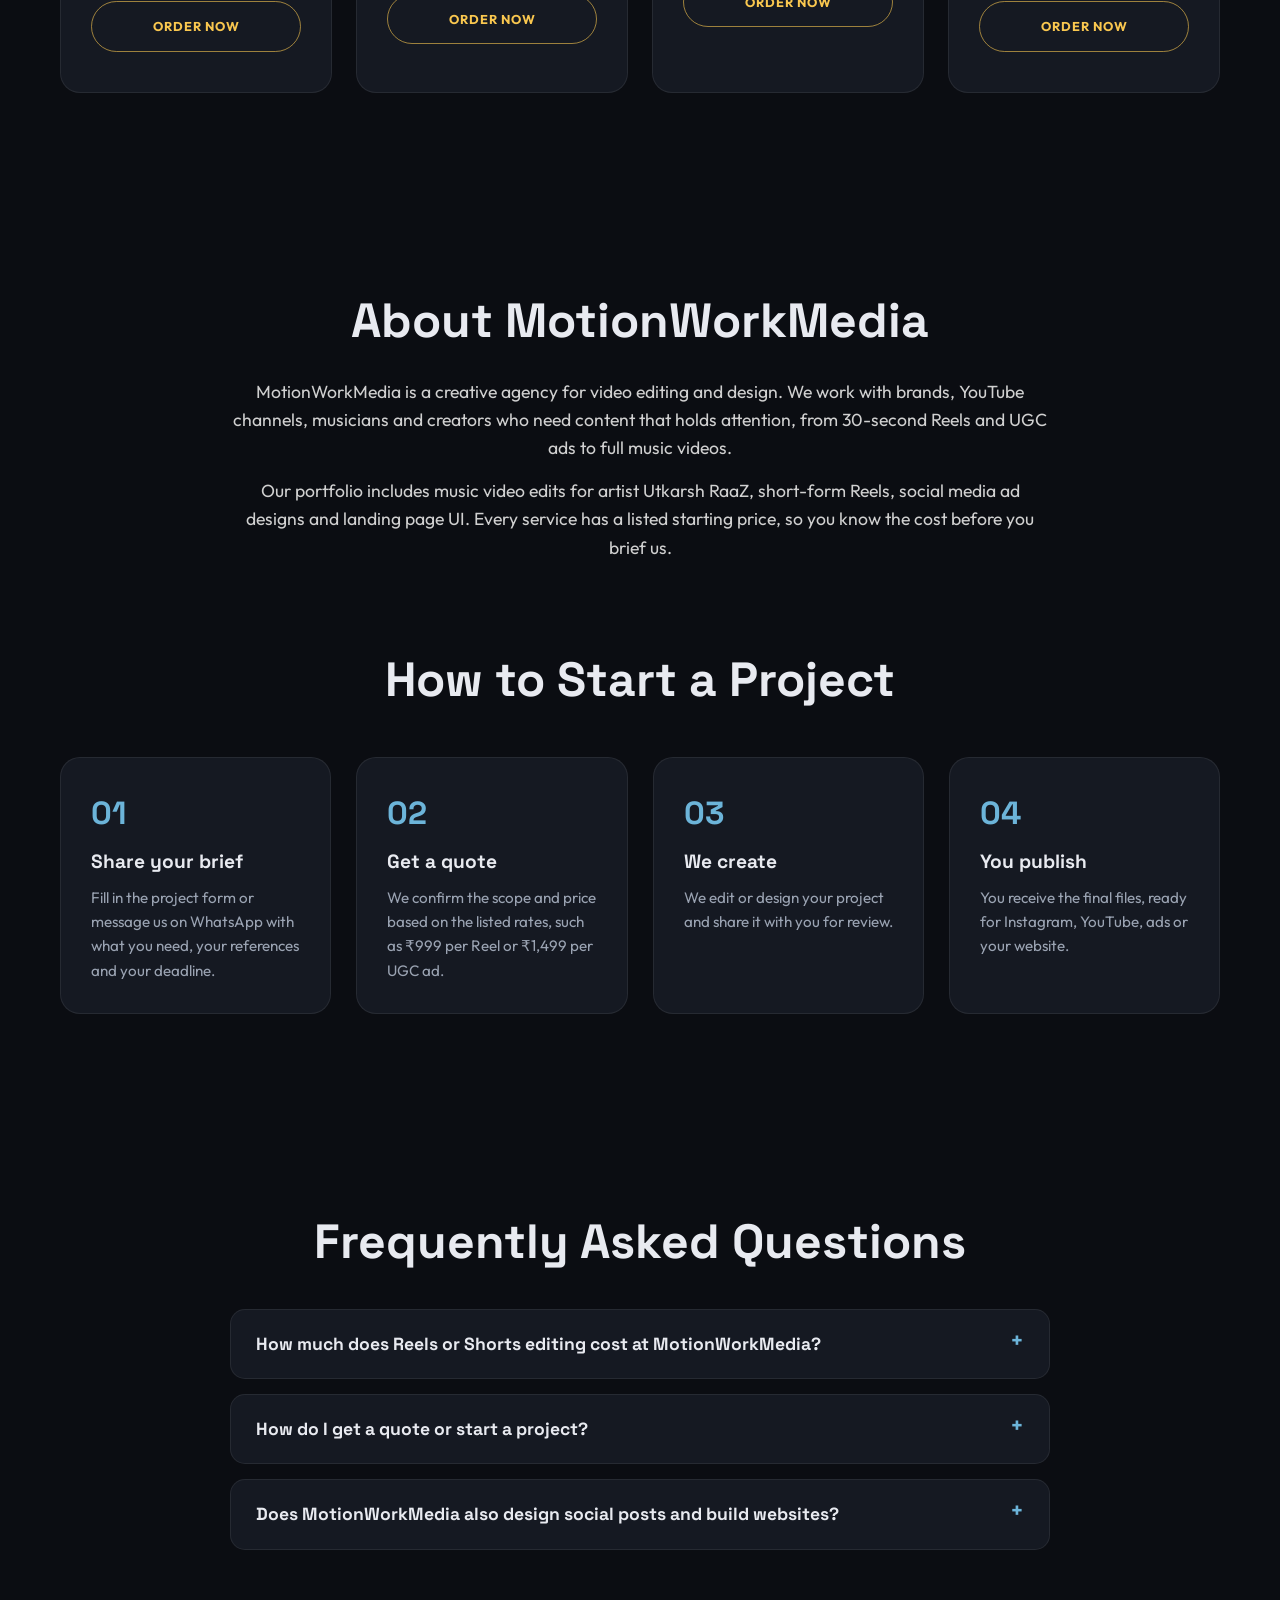
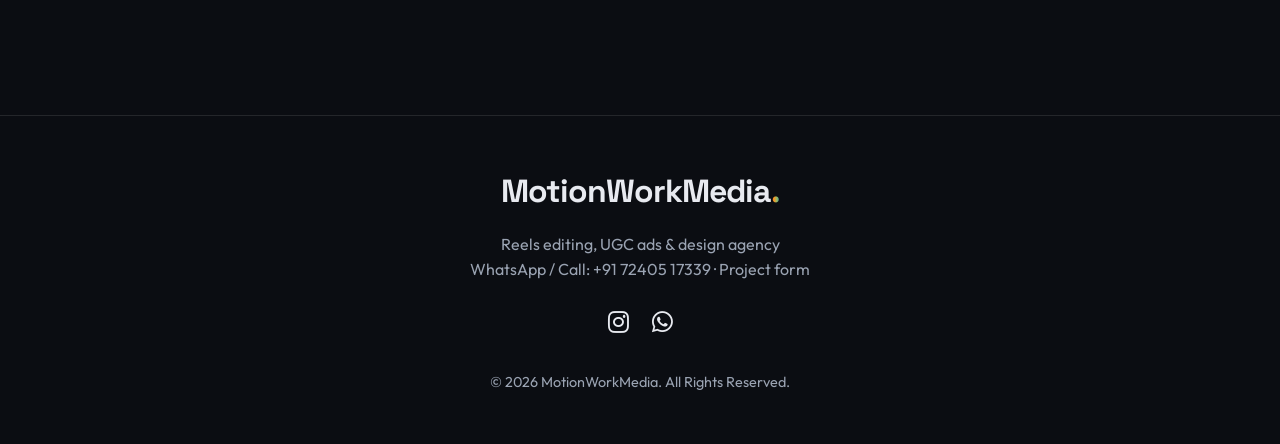
==== commit c6748755: "Apply 60/30/10 colour palette Dark navy base, yellow only for action buttons, red only for urgency (" ====
--- a/index.html
+++ b/index.html
@@ -434,6 +434,57 @@
             *, *::before, *::after { animation: none !important; transition: none !important; }
             html { scroll-behavior: auto; }
         }
+
+        /* ===== PALETTE 60/30/10: dark base, yellow = action only, red = urgency only ===== */
+        :root {
+            --bg-dark: #0B0D12;          /* 60% background */
+            --bg-card: #151922;          /* 30% surfaces */
+            --text-white: #E8EAF0;       /* main text */
+            --text-grey: #9AA3B2;        /* secondary text */
+            --yellow: #F9C74F;           /* 10% action only */
+            --strawberry: #F94144;       /* urgency only */
+            --trust: #6CB4D9;            /* light tint of cerulean #277DA1, readable on dark */
+            --willow: #90BE6D;           /* checkmarks / available */
+        }
+        body { background-color: var(--bg-dark); color: var(--text-white); }
+        .navbar { background: rgba(11,13,18,0.9); }
+
+        /* Buttons: one solid yellow CTA, the rest quiet outline */
+        .btn { background: transparent; background-image: none; border: 1.5px solid rgba(232,234,240,0.25); color: var(--text-white); }
+        .btn:hover { border-color: var(--text-white); box-shadow: none; }
+        .hero .btn[href*="docs.google"], .bf-ctas .btn { background: transparent !important; }
+        .hero .btn:last-child { background: var(--yellow) !important; color: #0B0D12 !important; border-color: var(--yellow) !important; box-shadow: 0 10px 30px rgba(249,199,79,0.25); }
+        .service-card .btn { background: transparent; border-color: rgba(249,199,79,0.6); color: var(--yellow); }
+        .service-card .btn:hover { background: var(--yellow); color: #0B0D12; }
+
+        /* Hero: calm cool background, rainbow only on "Ignite" */
+        .hero-kicker { color: var(--trust); }
+        .ring { box-shadow: none; }
+        .ring:nth-child(1) { border-color: rgba(108,180,217,0.55); }
+        .ring:nth-child(2) { border-color: rgba(232,234,240,0.12); }
+        .ring:nth-child(3) { border-color: rgba(108,180,217,0.25); }
+        .ring:nth-child(4) { border-color: rgba(232,234,240,0.08); }
+        .step-num.gradient-text { background: none; -webkit-text-fill-color: var(--trust); color: var(--trust); }
+
+        /* Black Friday: yellow = deal, red = urgency only */
+        .bf { background: radial-gradient(circle at 85% 70%, rgba(39,125,161,0.18), transparent 50%), #0B0D12; }
+        .bf-title .shine { background: none; -webkit-text-fill-color: var(--yellow); animation: none; }
+        .bf-slots-top span:last-child { color: var(--strawberry); }
+        .bf-fill { background: var(--strawberry); }
+        .bf-unit { background: var(--bg-card); border-color: rgba(232,234,240,0.08); }
+        .bf-copy { color: var(--text-grey); }
+        .bf-copy strong { color: var(--text-white); }
+        .bf-phone { box-shadow: 0 40px 80px rgba(0,0,0,0.6), 0 0 60px rgba(249,199,79,0.12); }
+
+        /* Cards: same quiet surface, no rainbow top borders */
+        .service-card, .step, .faq-item { background: var(--bg-card); border-color: rgba(232,234,240,0.08); }
+        .s-ugc, .s-char, .s-video, .s-design, .s-web { border-top: 1px solid rgba(232,234,240,0.08); }
+        .service-card:hover { border-color: rgba(249,199,79,0.6); background: var(--bg-card); }
+        .work-meta { color: var(--text-grey) !important; }
+        .work-card, .work-info { background: var(--bg-card); }
+        .work-thumb i { color: var(--trust) !important; }
+        .faq-item summary::after { color: var(--trust); }
+        .footer-contact a:hover, .nav-links a:hover { color: var(--yellow); }
     </style>
 </head>
 <body>
